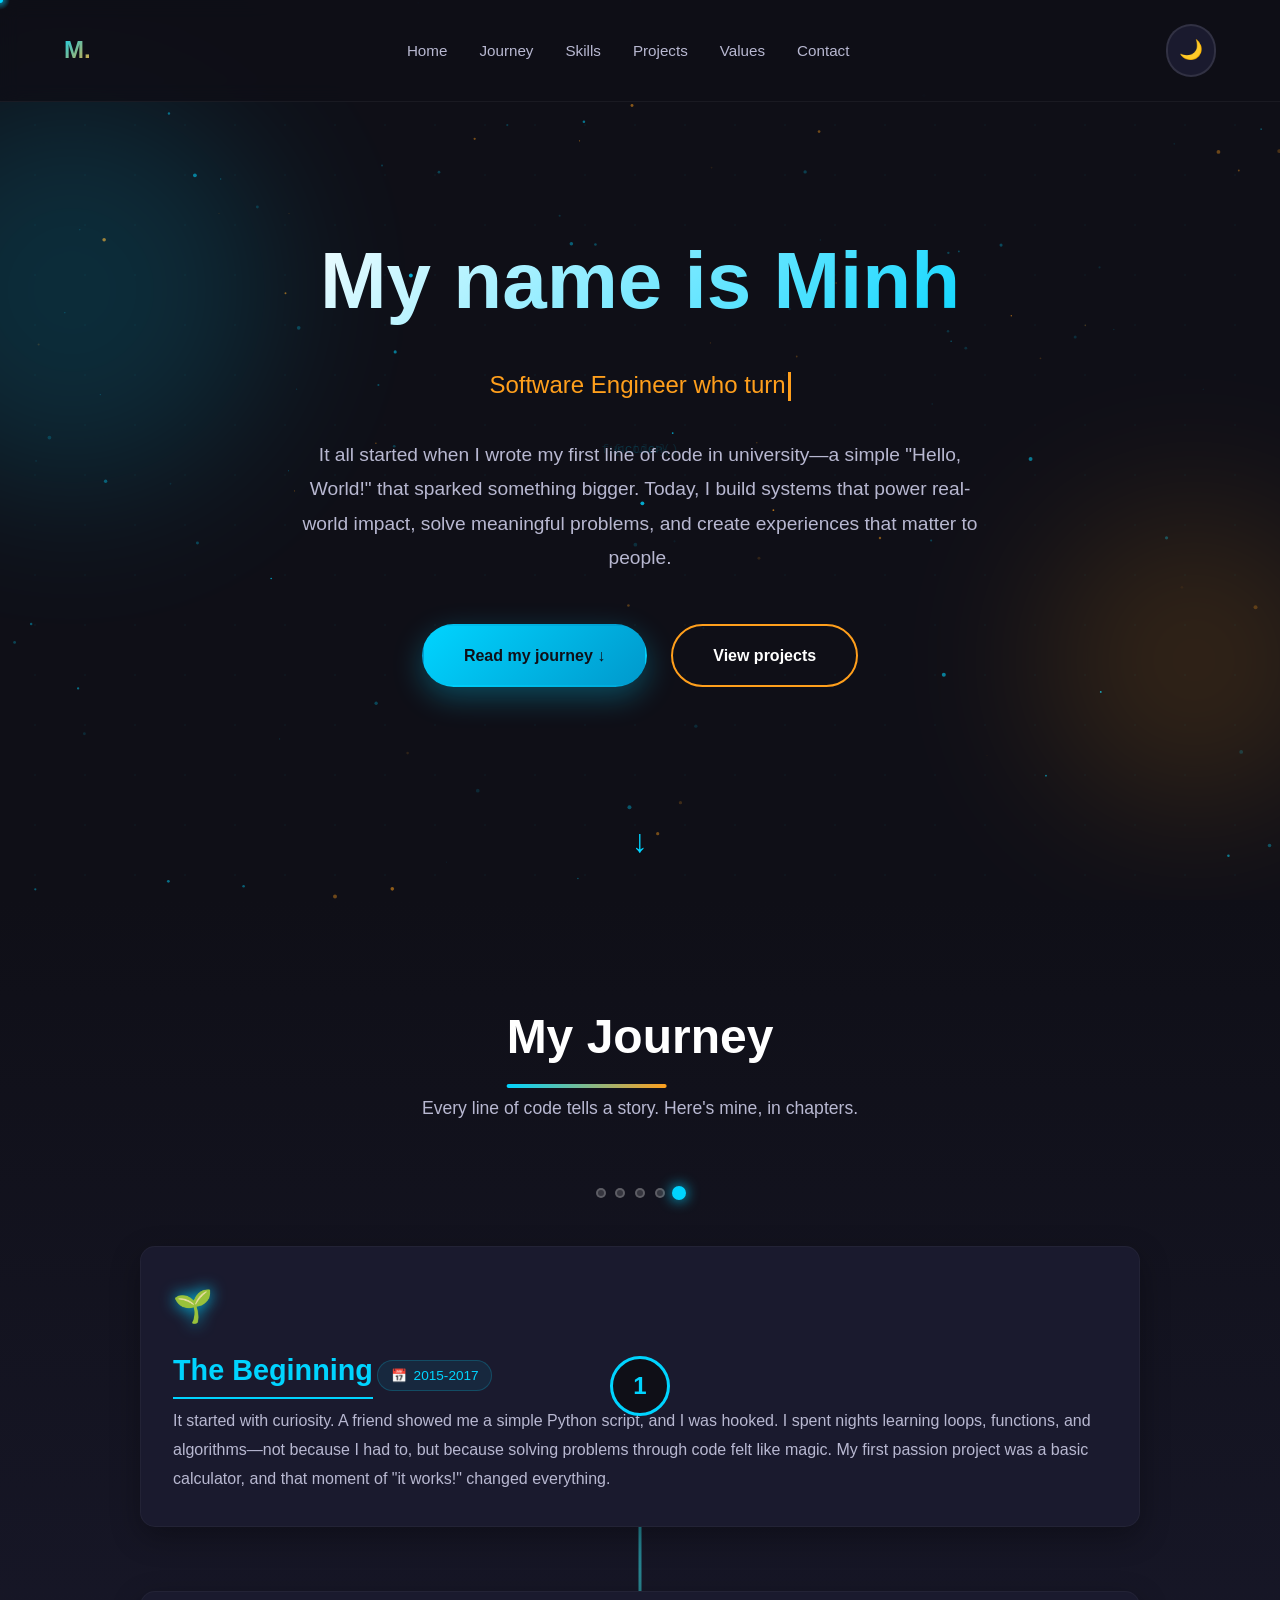
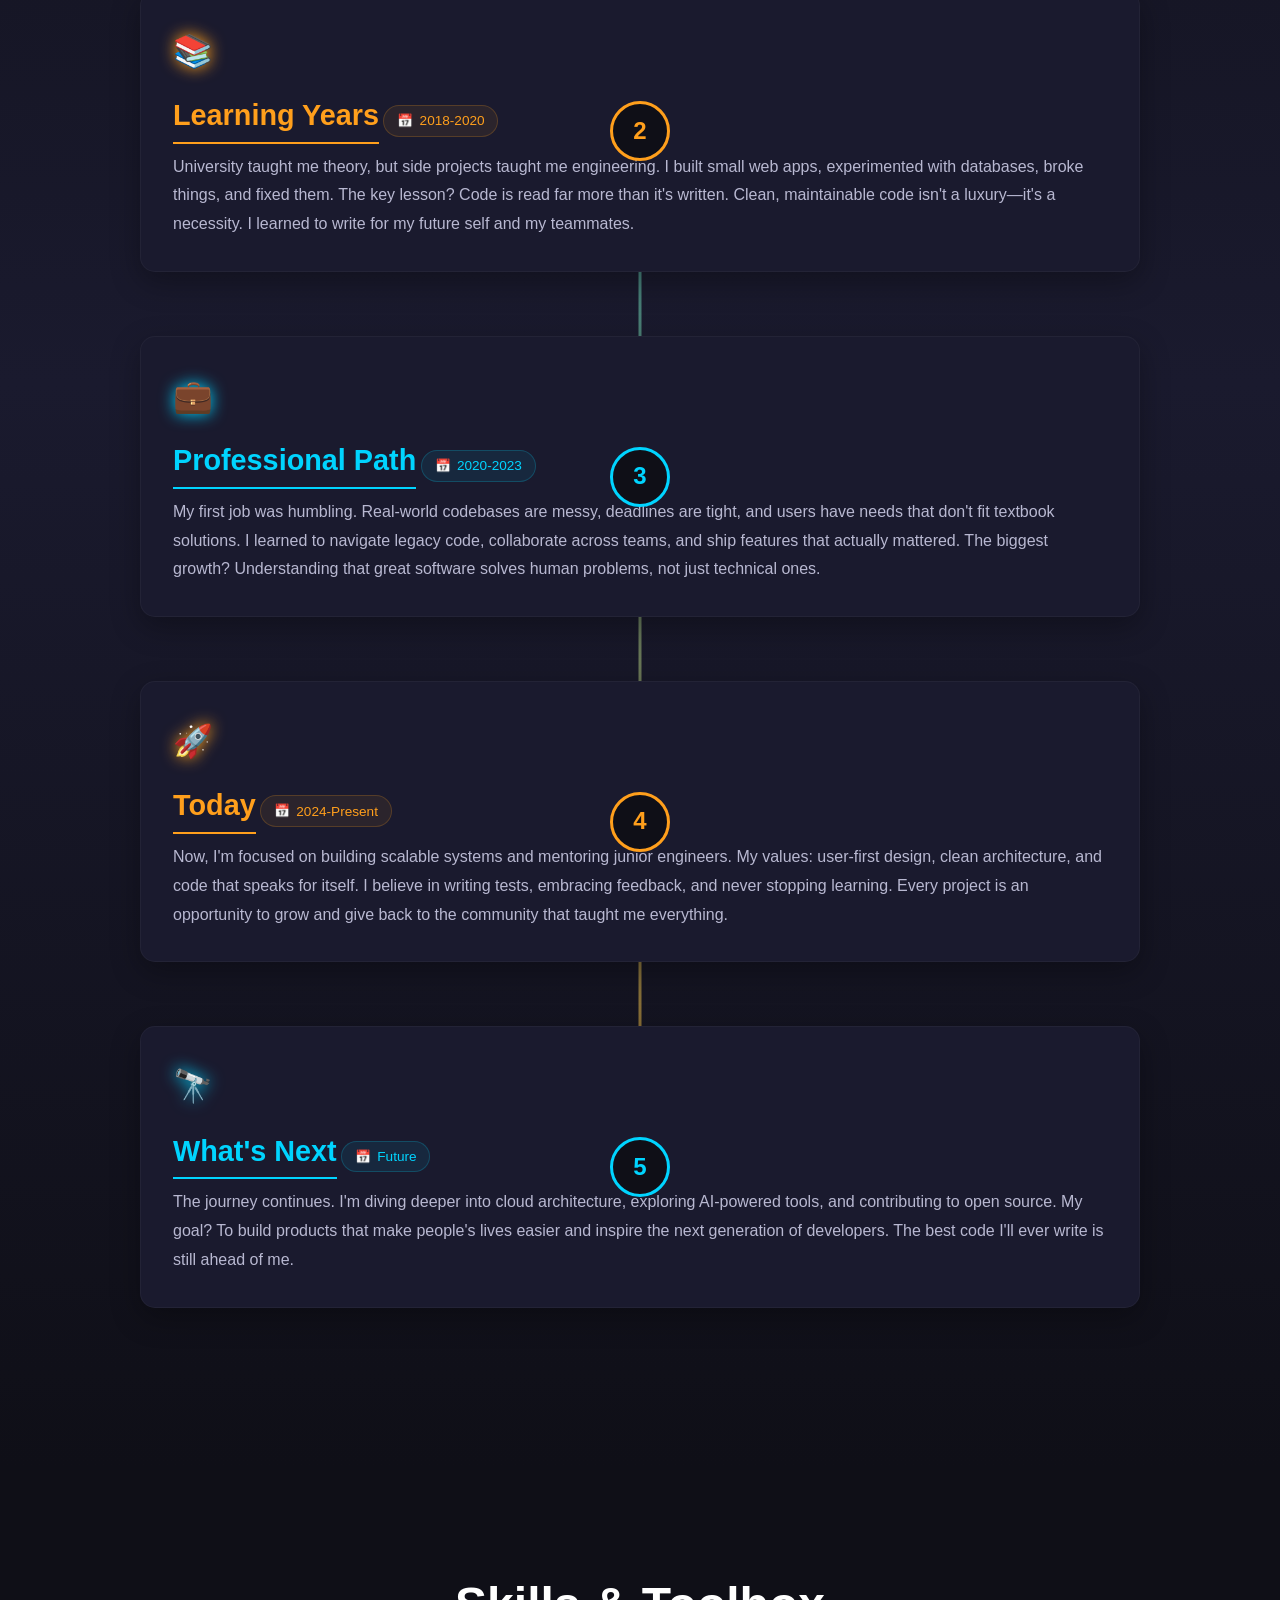
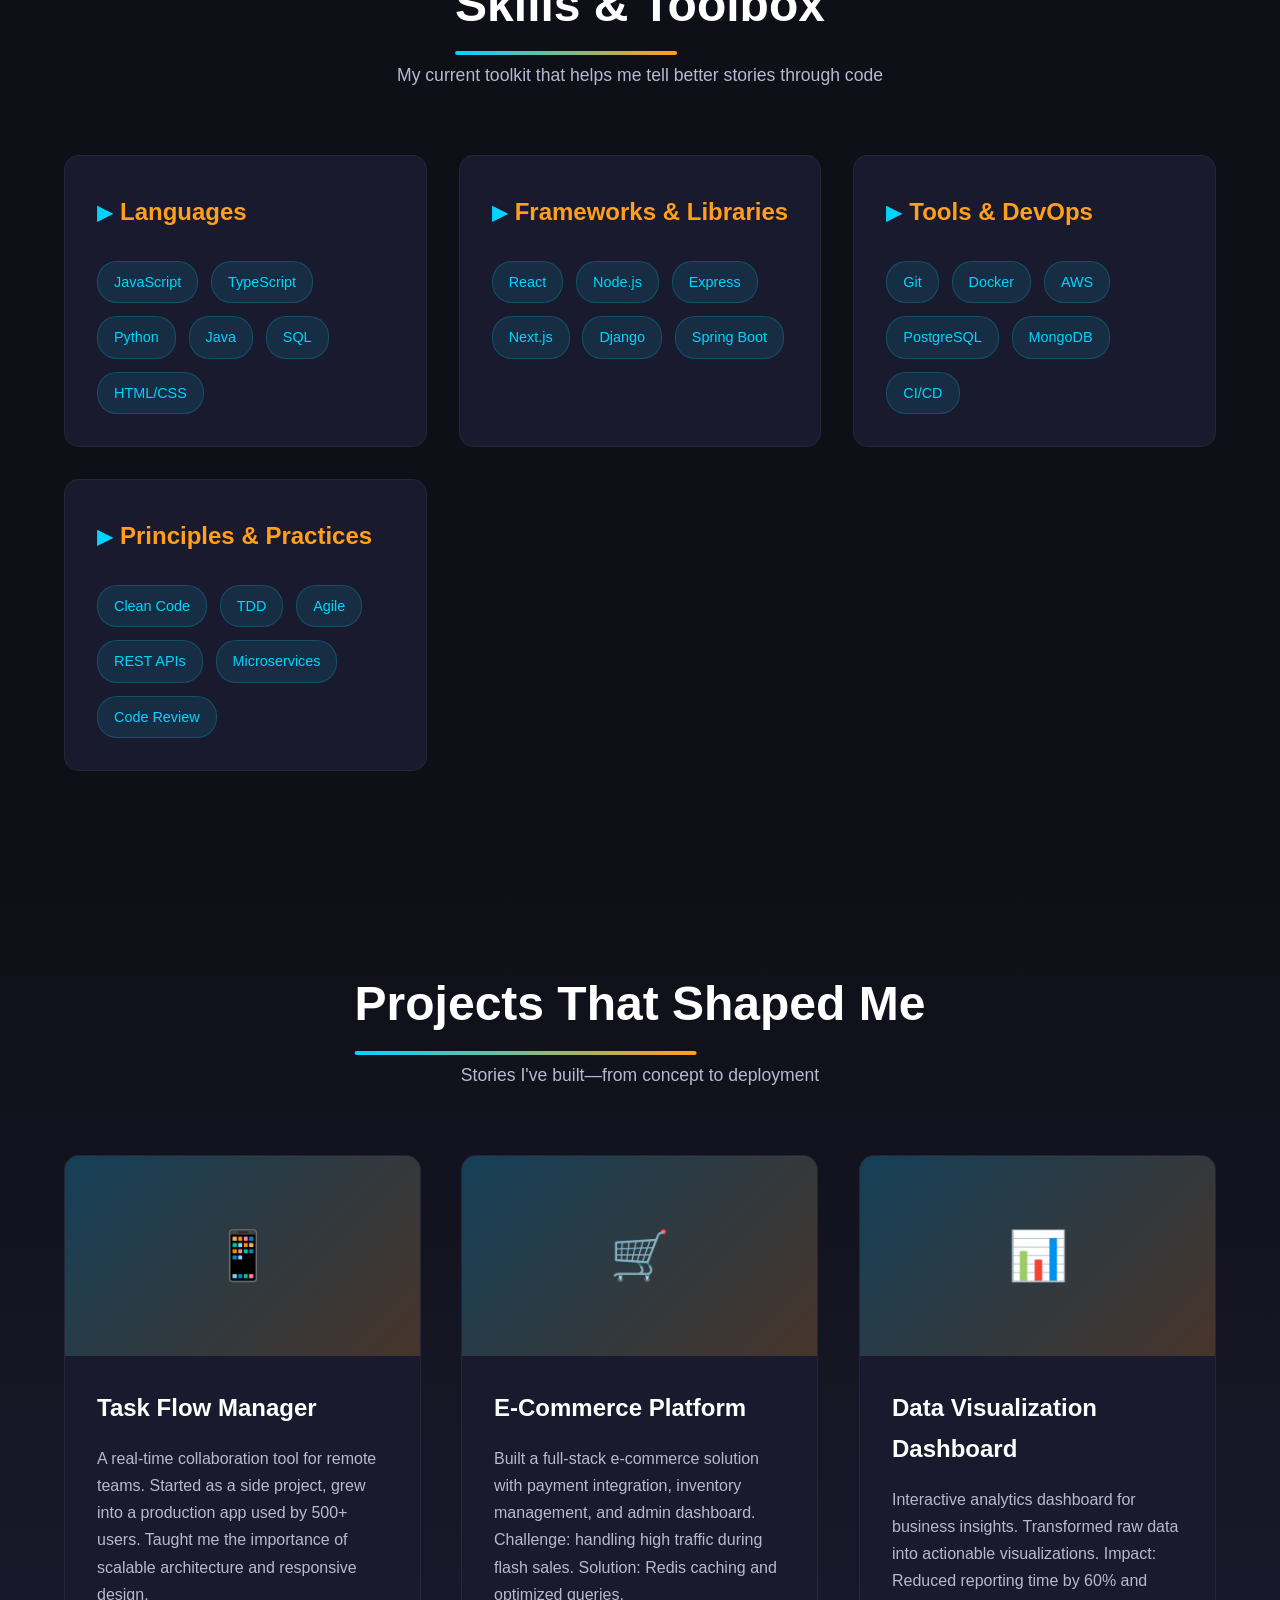
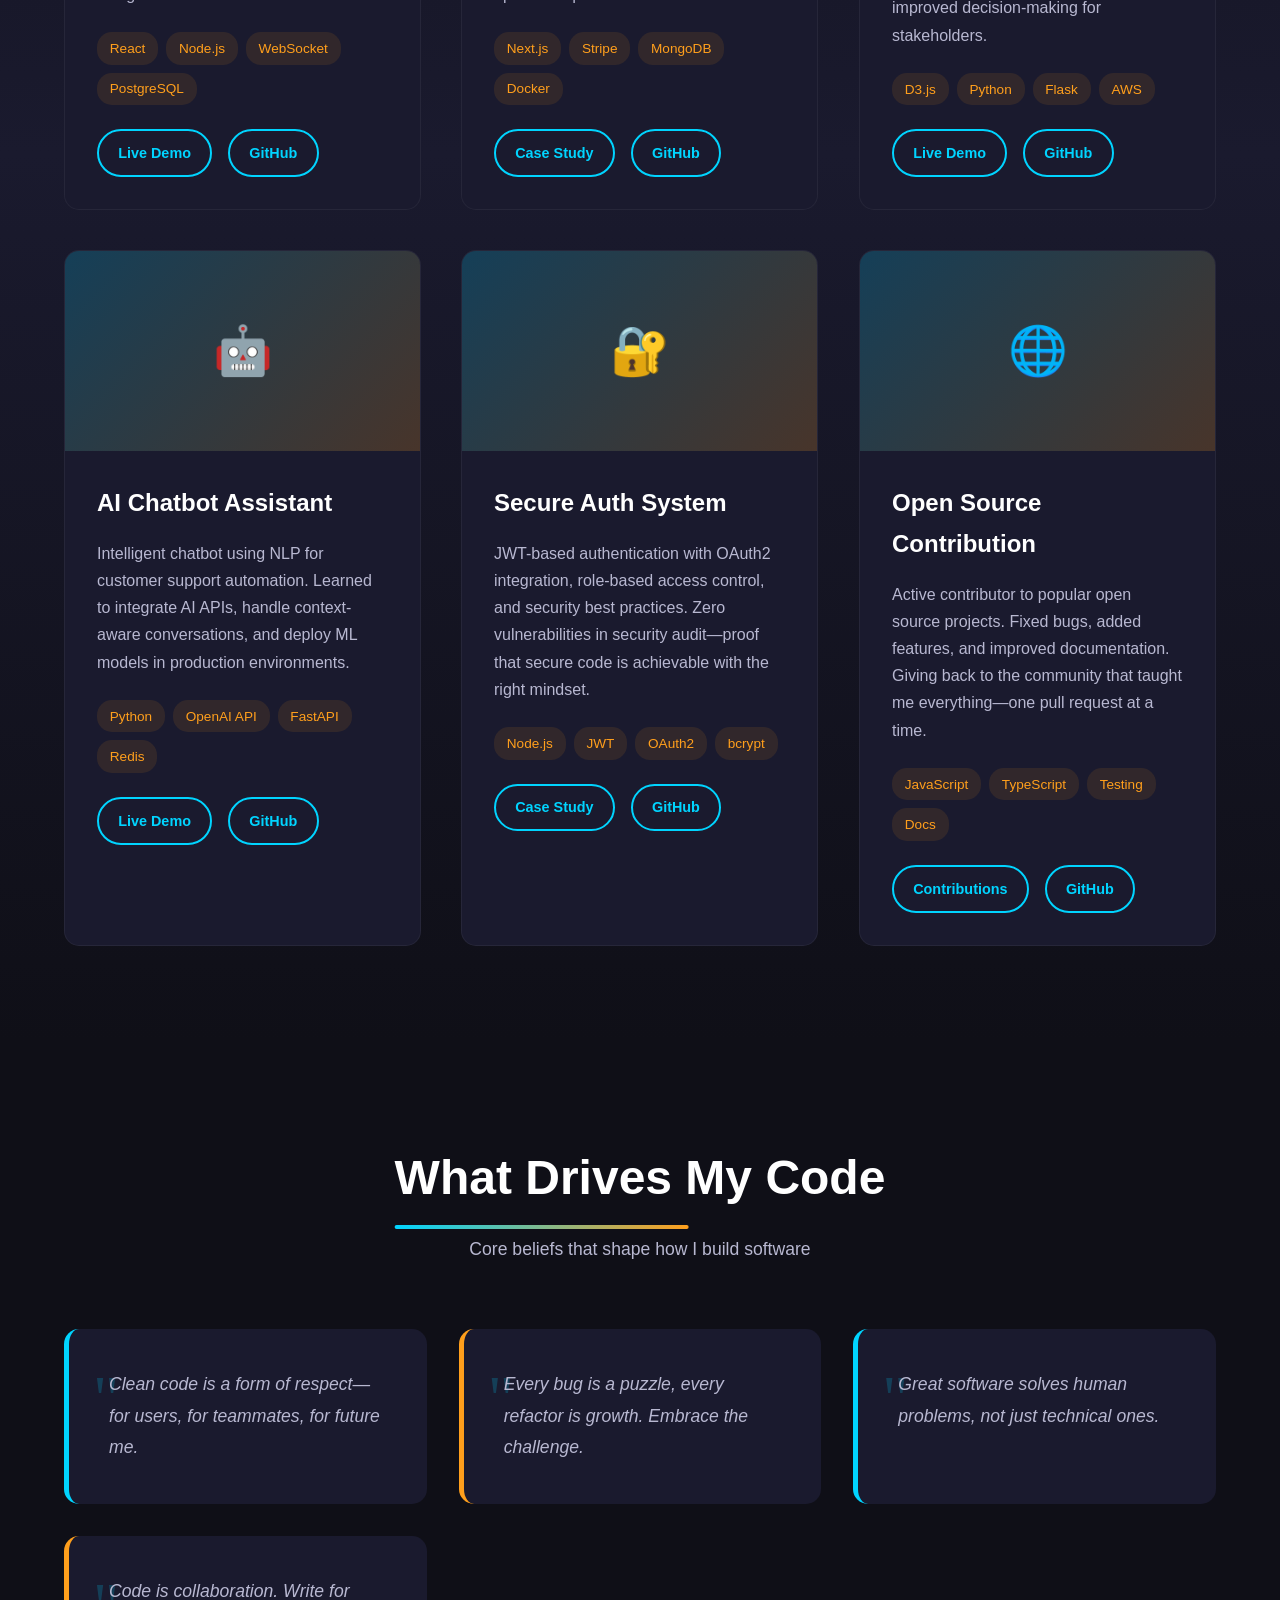
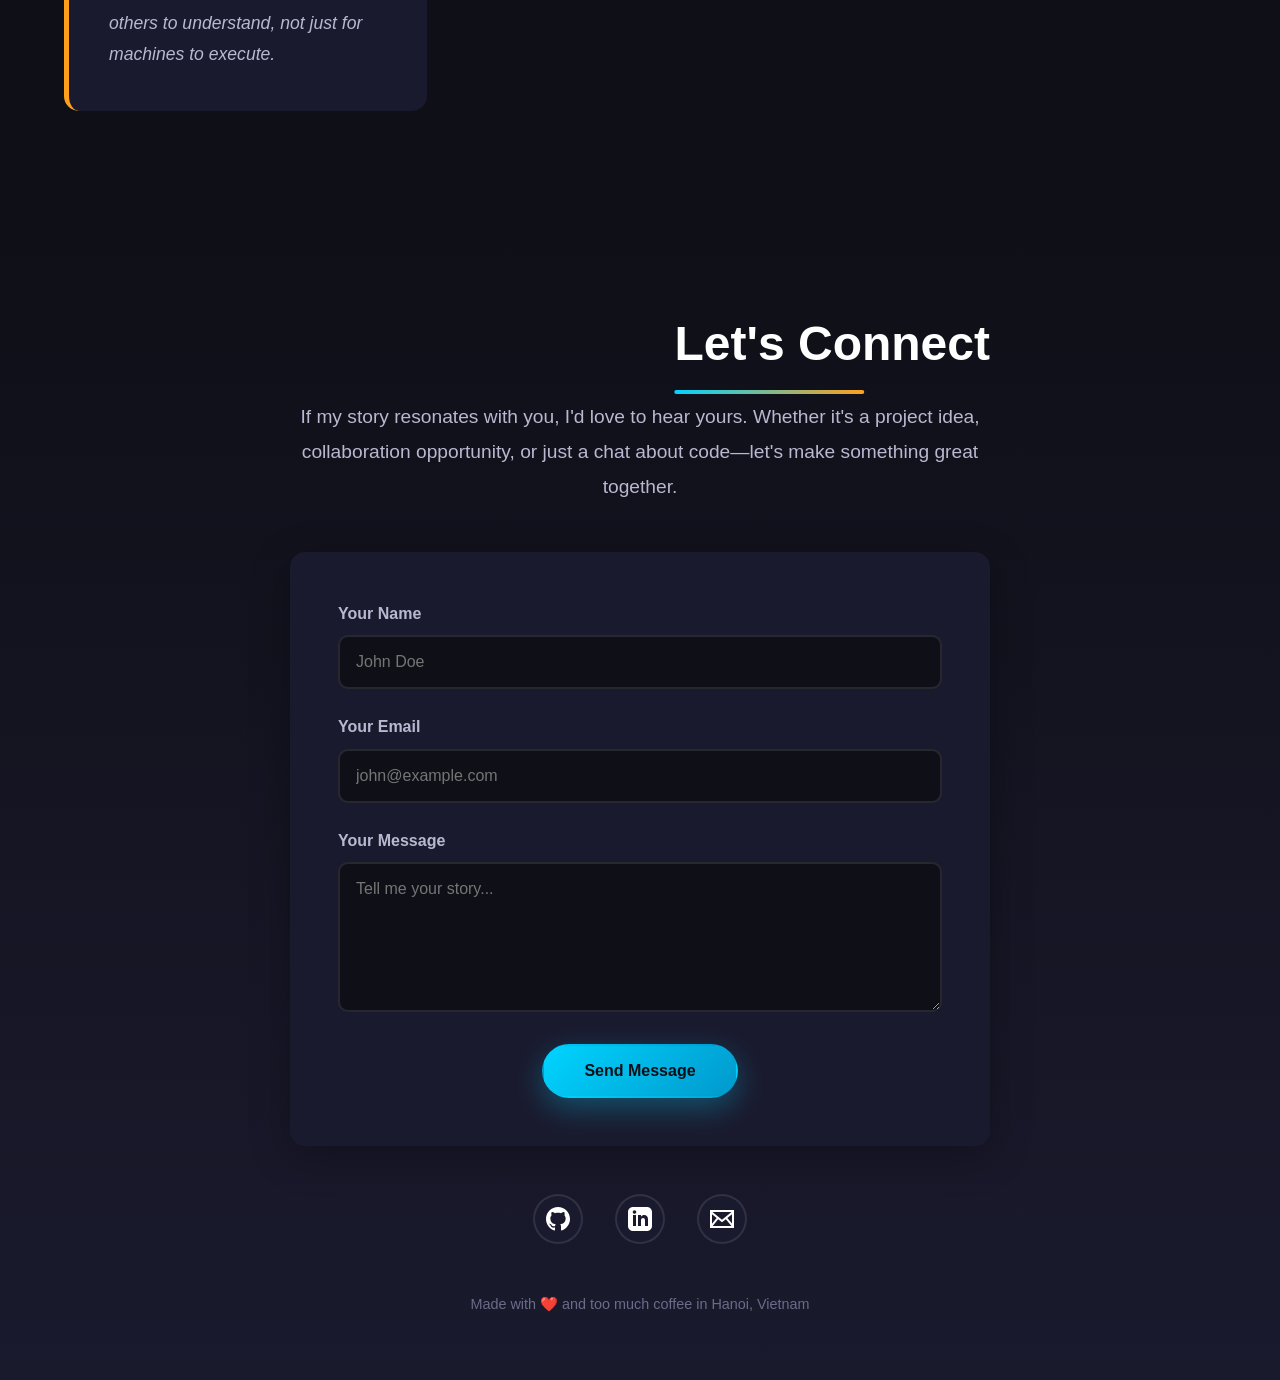
==== storyportfolio.html @ 46b04470 "Version 1.0" ====
<!DOCTYPE html>
<html lang="en">
<head>
    <meta charset="UTF-8">
    <meta name="viewport" content="width=device-width, initial-scale=1.0">
    <meta name="description" content="Minh - Software Engineer turning complex problems into elegant solutions. Explore my journey, projects, and stories.">
    <meta name="author" content="Minh">
    <meta name="theme-color" content="#0f0f17">
    <title>Minh - Software Engineer Story Portfolio</title>
    <link rel="icon" href="data:image/svg+xml,<svg xmlns='http://www.w3.org/2000/svg' viewBox='0 0 100 100'><text y='.9em' font-size='90'>💻</text></svg>">

    <style>
        /* ===== CSS Variables ===== */
        :root {
            --bg-dark: #0f0f17;
            --bg-card: #1a1a2e;
            --accent-cyan: #00d4ff;
            --accent-orange: #ff9f1c;
            --text-primary: #ffffff;
            --text-secondary: #b8b8d1;
            --text-muted: #6b6b8a;
            --transition: all 0.3s cubic-bezier(0.4, 0, 0.2, 1);
        }

        [data-theme="light"] {
            --bg-dark: #f5f5f7;
            --bg-card: #ffffff;
            --text-primary: #1a1a2e;
            --text-secondary: #4a4a6a;
            --text-muted: #8a8aa0;
        }

        /* ===== Reset & Base ===== */
        * {
            margin: 0;
            padding: 0;
            box-sizing: border-box;
        }

        html {
            scroll-behavior: smooth;
            font-size: 16px;
        }

        body {
            font-family: -apple-system, BlinkMacOSystemFont, 'Segoe UI', Roboto, 'Oxygen', 'Ubuntu', sans-serif;
            background: var(--bg-dark);
            color: var(--text-primary);
            line-height: 1.7;
            overflow-x: hidden;
            transition: background 0.3s ease, color 0.3s ease;
        }

        ::selection {
            background: var(--accent-cyan);
            color: var(--bg-dark);
        }

        /* ===== Scroll Progress Bar ===== */
        .scroll-progress {
            position: fixed;
            top: 0;
            left: 0;
            width: 0%;
            height: 3px;
            background: linear-gradient(90deg, var(--accent-cyan), var(--accent-orange));
            z-index: 9999;
            transition: width 0.1s ease;
        }

        /* ===== Navigation ===== */
        nav {
            position: fixed;
            top: 0;
            width: 100%;
            padding: 1.5rem 5%;
            display: flex;
            justify-content: space-between;
            align-items: center;
            background: rgba(15, 15, 23, 0.85);
            backdrop-filter: blur(10px);
            z-index: 1000;
            border-bottom: 1px solid rgba(255, 255, 255, 0.05);
        }

        [data-theme="light"] nav {
            background: rgba(255, 255, 255, 0.85);
            border-bottom: 1px solid rgba(0, 0, 0, 0.05);
        }

        .logo {
            font-size: 1.5rem;
            font-weight: 700;
            background: linear-gradient(135deg, var(--accent-cyan), var(--accent-orange));
            -webkit-background-clip: text;
            -webkit-text-fill-color: transparent;
            background-clip: text;
        }

        .nav-links {
            display: flex;
            gap: 2rem;
            list-style: none;
        }

        .nav-links a {
            color: var(--text-secondary);
            text-decoration: none;
            font-size: 0.95rem;
            position: relative;
            transition: var(--transition);
        }

        .nav-links a::after {
            content: '';
            position: absolute;
            bottom: -5px;
            left: 0;
            width: 0;
            height: 2px;
            background: var(--accent-cyan);
            transition: width 0.3s ease;
        }

        .nav-links a:hover {
            color: var(--text-primary);
        }

        .nav-links a:hover::after {
            width: 100%;
        }

        /* Dark Mode Toggle */
        .theme-toggle {
            background: var(--bg-card);
            border: 2px solid rgba(255, 255, 255, 0.1);
            border-radius: 50px;
            padding: 0.5rem 0.7rem;
            cursor: pointer;
            font-size: 1.2rem;
            transition: var(--transition);
            display: flex;
            align-items: center;
        }

        .theme-toggle:hover {
            transform: scale(1.1);
            border-color: var(--accent-cyan);
        }

        /* Mobile Menu Toggle */
        .mobile-toggle {
            display: none;
            flex-direction: column;
            gap: 5px;
            cursor: pointer;
        }

        .mobile-toggle span {
            width: 25px;
            height: 3px;
            background: var(--text-primary);
            transition: var(--transition);
        }

        /* ===== Hero Section ===== */
        .hero {
            min-height: 100vh;
            display: flex;
            flex-direction: column;
            justify-content: center;
            align-items: center;
            padding: 0 5%;
            position: relative;
            overflow: hidden;
            text-align: center;
        }

        /* Animated Background */
        .hero::before {
            content: '';
            position: absolute;
            top: -50%;
            left: -50%;
            width: 200%;
            height: 200%;
            background: radial-gradient(circle, rgba(0, 212, 255, 0.03) 1px, transparent 1px);
            background-size: 50px 50px;
            animation: gridMove 20s linear infinite;
            z-index: 0;
        }

        @keyframes gridMove {
            0% { transform: translate(0, 0); }
            100% { transform: translate(50px, 50px); }
        }

        .floating-code {
            position: absolute;
            font-family: 'Courier New', monospace;
            font-size: 0.8rem;
            color: var(--accent-cyan);
            opacity: 0.1;
            animation: float 15s ease-in-out infinite;
        }

        .floating-code:nth-child(1) { top: 20%; left: 10%; animation-delay: 0s; }
        .floating-code:nth-child(2) { top: 60%; right: 15%; animation-delay: 3s; }
        .floating-code:nth-child(3) { bottom: 30%; left: 20%; animation-delay: 6s; }

        @keyframes float {
            0%, 100% { transform: translateY(0px); }
            50% { transform: translateY(-30px); }
        }

        .hero-content {
            position: relative;
            z-index: 1;
            max-width: 900px;
        }

        .hero h1 {
            font-size: clamp(2.5rem, 8vw, 5rem);
            font-weight: 800;
            margin-bottom: 1rem;
            background: linear-gradient(135deg, var(--text-primary), var(--accent-cyan));
            -webkit-background-clip: text;
            -webkit-text-fill-color: transparent;
            background-clip: text;
            animation: fadeInUp 0.8s ease;
        }

        .hero .tagline {
            font-size: clamp(1.1rem, 3vw, 1.5rem);
            color: var(--accent-orange);
            margin-bottom: 2rem;
            animation: fadeInUp 0.8s ease 0.2s backwards;
        }

        .hero .narrative {
            font-size: clamp(1rem, 2.5vw, 1.2rem);
            color: var(--text-secondary);
            max-width: 700px;
            margin: 0 auto 3rem;
            line-height: 1.8;
            animation: fadeInUp 0.8s ease 0.4s backwards;
        }

        @keyframes fadeInUp {
            from {
                opacity: 0;
                transform: translateY(30px);
            }
            to {
                opacity: 1;
                transform: translateY(0);
            }
        }

        .cta-buttons {
            display: flex;
            gap: 1.5rem;
            justify-content: center;
            flex-wrap: wrap;
            animation: fadeInUp 0.8s ease 0.6s backwards;
        }

        .btn {
            padding: 1rem 2.5rem;
            border-radius: 50px;
            text-decoration: none;
            font-weight: 600;
            font-size: 1rem;
            transition: var(--transition);
            cursor: pointer;
            border: 2px solid transparent;
            display: inline-block;
        }

        .btn-primary {
            background: linear-gradient(135deg, var(--accent-cyan), #0099cc);
            color: var(--bg-dark);
            box-shadow: 0 10px 30px rgba(0, 212, 255, 0.3);
        }

        .btn-primary:hover {
            transform: translateY(-3px);
            box-shadow: 0 15px 40px rgba(0, 212, 255, 0.5);
        }

        .btn-secondary {
            background: transparent;
            color: var(--text-primary);
            border: 2px solid var(--accent-orange);
        }

        .btn-secondary:hover {
            background: var(--accent-orange);
            color: var(--bg-dark);
            transform: translateY(-3px);
        }

        .scroll-indicator {
            position: absolute;
            bottom: 2rem;
            left: 50%;
            transform: translateX(-50%);
            animation: bounce 2s infinite;
        }

        .scroll-indicator::before {
            content: '↓';
            font-size: 2rem;
            color: var(--accent-cyan);
        }

        @keyframes bounce {
            0%, 20%, 50%, 80%, 100% { transform: translateX(-50%) translateY(0); }
            40% { transform: translateX(-50%) translateY(-10px); }
            60% { transform: translateX(-50%) translateY(-5px); }
        }

        /* ===== Section Base Styles ===== */
        section {
            padding: 6rem 5%;
            max-width: 1400px;
            margin: 0 auto;
        }

        .section-title {
            font-size: clamp(2rem, 5vw, 3rem);
            font-weight: 700;
            margin-bottom: 1rem;
            text-align: center;
            position: relative;
            display: inline-block;
            left: 50%;
            transform: translateX(-50%);
        }

        .section-title::after {
            content: '';
            position: absolute;
            bottom: -10px;
            left: 0;
            width: 60%;
            height: 4px;
            background: linear-gradient(90deg, var(--accent-cyan), var(--accent-orange));
            border-radius: 2px;
        }

        .section-subtitle {
            text-align: center;
            color: var(--text-secondary);
            font-size: 1.1rem;
            margin-bottom: 4rem;
            max-width: 700px;
            margin-left: auto;
            margin-right: auto;
        }

        /* Reveal on Scroll */
        .reveal {
            opacity: 0;
            transform: translateY(50px);
            transition: all 0.8s ease;
        }

        .reveal.active {
            opacity: 1;
            transform: translateY(0);
        }

        /* ===== Journey / Timeline Section ===== */
        .journey {
            background: linear-gradient(180deg, var(--bg-dark) 0%, var(--bg-card) 50%, var(--bg-dark) 100%);
        }

        .timeline {
            position: relative;
            max-width: 1000px;
            margin: 0 auto;
        }

        .timeline::before {
            content: '';
            position: absolute;
            left: 50%;
            transform: translateX(-50%);
            width: 3px;
            height: 100%;
            background: linear-gradient(180deg, var(--accent-cyan), var(--accent-orange));
            opacity: 0.5;
        }

        .chapter {
            position: relative;
            margin-bottom: 4rem;
            display: flex;
            align-items: center;
            gap: 3rem;
        }

        .chapter:nth-child(even) {
            flex-direction: row-reverse;
        }

        .chapter-number {
            position: absolute;
            left: 50%;
            transform: translateX(-50%);
            width: 60px;
            height: 60px;
            background: var(--bg-dark);
            border: 3px solid var(--accent-cyan);
            border-radius: 50%;
            display: flex;
            align-items: center;
            justify-content: center;
            font-size: 1.5rem;
            font-weight: 700;
            color: var(--accent-cyan);
            z-index: 10;
        }

        .chapter:nth-child(even) .chapter-number {
            border-color: var(--accent-orange);
            color: var(--accent-orange);
        }

        .chapter-content {
            flex: 1;
            background: var(--bg-card);
            padding: 2rem;
            border-radius: 15px;
            box-shadow: 0 10px 30px rgba(0, 0, 0, 0.3);
            transition: var(--transition);
        }

        .chapter-content:hover {
            transform: translateY(-5px);
            box-shadow: 0 15px 40px rgba(0, 212, 255, 0.2);
        }

        .chapter-title {
            font-size: 1.8rem;
            font-weight: 700;
            margin-bottom: 0.5rem;
            color: var(--accent-cyan);
        }

        .chapter:nth-child(even) .chapter-title {
            color: var(--accent-orange);
        }

        .chapter-year {
            font-size: 0.9rem;
            color: var(--text-muted);
            margin-bottom: 1rem;
        }

        .chapter-text {
            color: var(--text-secondary);
            line-height: 1.8;
        }

        /* ===== Journey Enhanced Animations ===== */

        /* Animated timeline line via clip-path */
        .timeline::before {
            opacity: 0.6;
            transform-origin: top center;
            transform: translateX(-50%) scaleY(0);
            transition: transform 1.8s cubic-bezier(0.4, 0, 0.2, 1);
        }

        .timeline.line-drawn::before {
            transform: translateX(-50%) scaleY(1);
        }

        /* Chapter cards slide from left/right */
        .chapter {
            opacity: 0;
        }

        .chapter.chapter-odd .chapter-content {
            transform: translateX(-60px);
            opacity: 0;
            transition: transform 0.8s cubic-bezier(0.4, 0, 0.2, 1), opacity 0.8s ease;
        }

        .chapter.chapter-even .chapter-content {
            transform: translateX(60px);
            opacity: 0;
            transition: transform 0.8s cubic-bezier(0.4, 0, 0.2, 1), opacity 0.8s ease;
        }

        .chapter.chapter-visible {
            opacity: 1;
        }

        .chapter.chapter-visible .chapter-content {
            transform: translateX(0);
            opacity: 1;
        }

        /* Chapter node bounce-in */
        .chapter-number {
            transition: var(--transition);
            transform: translateX(-50%) scale(0);
            opacity: 0;
        }

        .chapter.chapter-visible .chapter-number {
            transform: translateX(-50%) scale(1);
            opacity: 1;
            transition: transform 0.5s cubic-bezier(0.34, 1.56, 0.64, 1), opacity 0.3s ease;
        }

        /* Pulse ring on chapter node */
        .chapter-number::after {
            content: '';
            position: absolute;
            inset: -8px;
            border-radius: 50%;
            border: 2px solid var(--accent-cyan);
            opacity: 0;
            animation: none;
        }

        .chapter:nth-child(even) .chapter-number::after {
            border-color: var(--accent-orange);
        }

        .chapter.chapter-visible .chapter-number::after {
            animation: chapterPulse 2s ease-out 0.5s infinite;
        }

        @keyframes chapterPulse {
            0%   { transform: scale(1); opacity: 0.7; }
            100% { transform: scale(2); opacity: 0; }
        }

        /* Chapter icon badge */
        .chapter-icon {
            font-size: 2rem;
            margin-bottom: 0.8rem;
            display: block;
            filter: drop-shadow(0 0 8px var(--accent-cyan));
            transform: scale(0) rotate(-20deg);
            opacity: 0;
            transition: transform 0.5s cubic-bezier(0.34, 1.56, 0.64, 1) 0.3s, opacity 0.4s ease 0.3s;
        }

        .chapter:nth-child(even) .chapter-icon {
            filter: drop-shadow(0 0 8px var(--accent-orange));
        }

        .chapter.chapter-visible .chapter-icon {
            transform: scale(1) rotate(0deg);
            opacity: 1;
        }

        /* Chapter content border glow on hover */
        .chapter-content {
            border: 1px solid rgba(255, 255, 255, 0.04);
            position: relative;
            overflow: hidden;
        }

        .chapter-content::before {
            content: '';
            position: absolute;
            top: 0;
            left: 0;
            right: 0;
            height: 3px;
            background: linear-gradient(90deg, transparent, var(--accent-cyan), transparent);
            transform: translateX(-100%);
            transition: transform 0.6s ease;
        }

        .chapter:nth-child(even) .chapter-content::before {
            background: linear-gradient(90deg, transparent, var(--accent-orange), transparent);
        }

        .chapter-content:hover::before {
            transform: translateX(100%);
        }

        /* Story progress dots */
        .story-progress {
            position: sticky;
            top: 90px;
            z-index: 100;
            display: flex;
            justify-content: center;
            gap: 0.6rem;
            margin-bottom: 3rem;
            pointer-events: none;
        }

        .story-dot {
            width: 10px;
            height: 10px;
            border-radius: 50%;
            background: rgba(255, 255, 255, 0.15);
            border: 2px solid rgba(255, 255, 255, 0.2);
            transition: all 0.4s ease;
            pointer-events: all;
            cursor: pointer;
        }

        .story-dot.active {
            background: var(--accent-cyan);
            border-color: var(--accent-cyan);
            transform: scale(1.4);
            box-shadow: 0 0 10px var(--accent-cyan);
        }

        .story-dot:nth-child(2).active,
        .story-dot:nth-child(4).active {
            background: var(--accent-orange);
            border-color: var(--accent-orange);
            box-shadow: 0 0 10px var(--accent-orange);
        }

        /* Word-by-word text reveal */
        .chapter-text .word {
            display: inline;
            opacity: 0;
            filter: blur(4px);
            transition: opacity 0.4s ease, filter 0.4s ease;
        }

        .chapter.chapter-visible .chapter-text .word {
            opacity: 1;
            filter: blur(0);
        }

        /* Chapter title underline sweep */
        .chapter-title {
            position: relative;
            display: inline-block;
        }

        .chapter-title::after {
            content: '';
            position: absolute;
            bottom: -4px;
            left: 0;
            width: 0;
            height: 2px;
            background: var(--accent-cyan);
            transition: width 0.8s ease 0.6s;
        }

        .chapter:nth-child(even) .chapter-title::after {
            background: var(--accent-orange);
        }

        .chapter.chapter-visible .chapter-title::after {
            width: 100%;
        }

        /* Year badge */
        .chapter-year {
            display: inline-flex;
            align-items: center;
            gap: 0.4rem;
            background: rgba(0, 212, 255, 0.08);
            border: 1px solid rgba(0, 212, 255, 0.2);
            padding: 0.2rem 0.8rem;
            border-radius: 20px;
            font-size: 0.85rem;
            color: var(--accent-cyan);
            margin-bottom: 1rem;
        }

        .chapter:nth-child(even) .chapter-year {
            background: rgba(255, 159, 28, 0.08);
            border-color: rgba(255, 159, 28, 0.2);
            color: var(--accent-orange);
        }

        .chapter-year::before {
            content: '📅';
            font-size: 0.8rem;
        }

        /* ===== Skills Section ===== */
        .skills {
            background: var(--bg-dark);
        }

        .skills-grid {
            display: grid;
            grid-template-columns: repeat(auto-fit, minmax(280px, 1fr));
            gap: 2rem;
            margin-top: 3rem;
        }

        .skill-category {
            background: var(--bg-card);
            padding: 2rem;
            border-radius: 15px;
            border: 1px solid rgba(255, 255, 255, 0.05);
            transition: var(--transition);
        }

        .skill-category:hover {
            border-color: var(--accent-cyan);
            transform: translateY(-5px);
            box-shadow: 0 15px 40px rgba(0, 212, 255, 0.15);
        }

        .skill-category h3 {
            font-size: 1.5rem;
            margin-bottom: 1.5rem;
            color: var(--accent-orange);
            display: flex;
            align-items: center;
            gap: 0.5rem;
        }

        .skill-category h3::before {
            content: '▸';
            color: var(--accent-cyan);
            font-size: 1.8rem;
        }

        .skill-tags {
            display: flex;
            flex-wrap: wrap;
            gap: 0.8rem;
        }

        .skill-tag {
            background: rgba(0, 212, 255, 0.1);
            color: var(--accent-cyan);
            padding: 0.5rem 1rem;
            border-radius: 20px;
            font-size: 0.9rem;
            border: 1px solid rgba(0, 212, 255, 0.2);
            transition: var(--transition);
        }

        .skill-tag:hover {
            background: var(--accent-cyan);
            color: var(--bg-dark);
            transform: scale(1.05);
        }

        /* ===== Projects Section ===== */
        .projects {
            background: linear-gradient(180deg, var(--bg-dark) 0%, var(--bg-card) 50%, var(--bg-dark) 100%);
        }

        .projects-grid {
            display: grid;
            grid-template-columns: repeat(auto-fit, minmax(320px, 1fr));
            gap: 2.5rem;
            margin-top: 3rem;
        }

        .project-card {
            background: var(--bg-card);
            border-radius: 15px;
            overflow: hidden;
            transition: var(--transition);
            border: 1px solid rgba(255, 255, 255, 0.05);
            cursor: pointer;
        }

        .project-card:hover {
            transform: translateY(-10px);
            box-shadow: 0 20px 50px rgba(0, 212, 255, 0.25);
            border-color: var(--accent-cyan);
        }

        .project-image {
            width: 100%;
            height: 200px;
            background: linear-gradient(135deg, rgba(0, 212, 255, 0.2), rgba(255, 159, 28, 0.2));
            display: flex;
            align-items: center;
            justify-content: center;
            font-size: 3rem;
            position: relative;
            overflow: hidden;
        }

        .project-image::before {
            content: '';
            position: absolute;
            inset: 0;
            background: linear-gradient(45deg, transparent 30%, rgba(255, 255, 255, 0.1) 50%, transparent 70%);
            transform: translateX(-100%);
            transition: transform 0.6s;
        }

        .project-card:hover .project-image::before {
            transform: translateX(100%);
        }

        .project-content {
            padding: 2rem;
        }

        .project-title {
            font-size: 1.5rem;
            font-weight: 700;
            margin-bottom: 1rem;
            color: var(--text-primary);
        }

        .project-description {
            color: var(--text-secondary);
            margin-bottom: 1.5rem;
            line-height: 1.7;
        }

        .project-tech {
            display: flex;
            flex-wrap: wrap;
            gap: 0.5rem;
            margin-bottom: 1.5rem;
        }

        .tech-tag {
            background: rgba(255, 159, 28, 0.1);
            color: var(--accent-orange);
            padding: 0.3rem 0.8rem;
            border-radius: 15px;
            font-size: 0.85rem;
        }

        .project-links {
            display: flex;
            gap: 1rem;
        }

        .project-link {
            padding: 0.6rem 1.2rem;
            border-radius: 25px;
            text-decoration: none;
            font-size: 0.9rem;
            font-weight: 600;
            transition: var(--transition);
            border: 2px solid var(--accent-cyan);
            color: var(--accent-cyan);
        }

        .project-link:hover {
            background: var(--accent-cyan);
            color: var(--bg-dark);
        }

        /* ===== Values Section ===== */
        .values {
            background: var(--bg-dark);
        }

        .values-grid {
            display: grid;
            grid-template-columns: repeat(auto-fit, minmax(280px, 1fr));
            gap: 2rem;
            margin-top: 3rem;
        }

        .value-card {
            background: var(--bg-card);
            padding: 2.5rem;
            border-radius: 15px;
            border-left: 5px solid var(--accent-cyan);
            position: relative;
            transition: var(--transition);
        }

        .value-card:nth-child(even) {
            border-left-color: var(--accent-orange);
        }

        .value-card:hover {
            transform: translateX(10px);
            box-shadow: 0 10px 30px rgba(0, 212, 255, 0.2);
        }

        .value-card::before {
            content: '"';
            position: absolute;
            top: 1rem;
            left: 1.5rem;
            font-size: 4rem;
            color: var(--accent-cyan);
            opacity: 0.2;
            font-family: Georgia, serif;
        }

        .value-card p {
            color: var(--text-secondary);
            font-size: 1.1rem;
            line-height: 1.8;
            font-style: italic;
            position: relative;
            z-index: 1;
        }

        /* ===== Contact Section ===== */
        .contact {
            background: linear-gradient(180deg, var(--bg-dark) 0%, var(--bg-card) 100%);
            padding-bottom: 4rem;
        }

        .contact-container {
            max-width: 700px;
            margin: 0 auto;
            text-align: center;
        }

        .contact-intro {
            font-size: 1.2rem;
            color: var(--text-secondary);
            margin-bottom: 3rem;
            line-height: 1.8;
        }

        .contact-form {
            background: var(--bg-card);
            padding: 3rem;
            border-radius: 15px;
            margin-bottom: 3rem;
            box-shadow: 0 10px 40px rgba(0, 0, 0, 0.3);
        }

        .form-group {
            margin-bottom: 1.5rem;
            text-align: left;
        }

        .form-group label {
            display: block;
            margin-bottom: 0.5rem;
            color: var(--text-secondary);
            font-weight: 600;
        }

        .form-group input,
        .form-group textarea {
            width: 100%;
            padding: 1rem;
            background: var(--bg-dark);
            border: 2px solid rgba(255, 255, 255, 0.1);
            border-radius: 10px;
            color: var(--text-primary);
            font-family: inherit;
            font-size: 1rem;
            transition: var(--transition);
        }

        .form-group input:focus,
        .form-group textarea:focus {
            outline: none;
            border-color: var(--accent-cyan);
            box-shadow: 0 0 0 3px rgba(0, 212, 255, 0.1);
        }

        .form-group textarea {
            resize: vertical;
            min-height: 150px;
        }

        .social-links {
            display: flex;
            justify-content: center;
            gap: 2rem;
            margin-top: 2rem;
        }

        .social-link {
            width: 50px;
            height: 50px;
            border-radius: 50%;
            background: var(--bg-card);
            display: flex;
            align-items: center;
            justify-content: center;
            color: var(--text-primary);
            text-decoration: none;
            font-size: 1.5rem;
            border: 2px solid rgba(255, 255, 255, 0.1);
            transition: var(--transition);
        }

        .social-link:hover {
            background: var(--accent-cyan);
            color: var(--bg-dark);
            transform: translateY(-5px);
            border-color: var(--accent-cyan);
        }

        .footer-note {
            margin-top: 3rem;
            color: var(--text-muted);
            font-size: 0.9rem;
        }

        /* ===== Back to Top Button ===== */
        .back-to-top {
            position: fixed;
            bottom: 2rem;
            right: 2rem;
            width: 50px;
            height: 50px;
            background: var(--accent-cyan);
            color: var(--bg-dark);
            border-radius: 50%;
            display: flex;
            align-items: center;
            justify-content: center;
            font-size: 1.5rem;
            cursor: pointer;
            opacity: 0;
            visibility: hidden;
            transition: var(--transition);
            z-index: 999;
            border: none;
        }

        .back-to-top.show {
            opacity: 1;
            visibility: visible;
        }

        .back-to-top:hover {
            transform: translateY(-5px);
            box-shadow: 0 10px 25px rgba(0, 212, 255, 0.4);
        }

        /* ===== Responsive Design ===== */
        @media (max-width: 768px) {
            nav {
                padding: 1rem 5%;
            }

            .nav-links {
                position: fixed;
                top: 70px;
                left: -100%;
                width: 100%;
                height: calc(100vh - 70px);
                background: var(--bg-dark);
                flex-direction: column;
                align-items: center;
                justify-content: center;
                transition: left 0.3s ease;
                gap: 2rem;
            }

            .nav-links.active {
                left: 0;
            }

            .mobile-toggle {
                display: flex;
            }

            .timeline::before {
                left: 30px;
            }

            .chapter {
                flex-direction: column !important;
                align-items: flex-start;
                padding-left: 60px;
            }

            .chapter-number {
                left: 30px;
                transform: translateX(-50%) scale(0);
            }

            .chapter.chapter-visible .chapter-number {
                transform: translateX(-50%) scale(1);
            }

            .chapter.chapter-odd .chapter-content,
            .chapter.chapter-even .chapter-content {
                transform: translateY(30px);
                opacity: 0;
            }

            .chapter.chapter-visible .chapter-content {
                transform: translateY(0);
                opacity: 1;
            }

            .chapter-content {
                width: 100%;
            }

            .projects-grid,
            .skills-grid,
            .values-grid {
                grid-template-columns: 1fr;
            }

            .contact-form {
                padding: 2rem 1.5rem;
            }

            .cta-buttons {
                flex-direction: column;
                gap: 1rem;
            }

            .btn {
                width: 100%;
                text-align: center;
            }
        }

        @media (max-width: 480px) {
            section {
                padding: 4rem 5%;
            }

            .hero {
                padding: 0 8%;
            }

            .section-title {
                font-size: 2rem;
            }

            .back-to-top {
                bottom: 1rem;
                right: 1rem;
                width: 45px;
                height: 45px;
            }
        }

        /* ===== Particle Canvas ===== */
        #particleCanvas {
            position: absolute;
            top: 0;
            left: 0;
            width: 100%;
            height: 100%;
            z-index: 0;
            pointer-events: none;
        }

        /* ===== Typewriter Effect ===== */
        .typewriter-cursor {
            display: inline-block;
            width: 3px;
            height: 1.2em;
            background: var(--accent-orange);
            margin-left: 2px;
            vertical-align: middle;
            animation: cursorBlink 0.8s step-end infinite;
        }

        @keyframes cursorBlink {
            0%, 100% { opacity: 1; }
            50% { opacity: 0; }
        }

        /* ===== Cursor Glow Trail ===== */
        .cursor-glow {
            position: fixed;
            width: 20px;
            height: 20px;
            border-radius: 50%;
            background: radial-gradient(circle, rgba(0, 212, 255, 0.6), transparent 70%);
            pointer-events: none;
            z-index: 99999;
            transform: translate(-50%, -50%);
            transition: width 0.2s, height 0.2s, background 0.2s;
            mix-blend-mode: screen;
        }

        .cursor-dot {
            position: fixed;
            width: 6px;
            height: 6px;
            border-radius: 50%;
            background: var(--accent-cyan);
            pointer-events: none;
            z-index: 99999;
            transform: translate(-50%, -50%);
        }

        /* ===== Staggered Reveal ===== */
        .reveal-stagger {
            opacity: 0;
            transform: translateY(40px);
            transition: opacity 0.6s ease-out, transform 0.6s ease-out;
        }

        .reveal-stagger.active {
            opacity: 1;
            transform: translateY(0);
        }

        /* ===== Skill Tag Ripple ===== */
        .skill-tag {
            position: relative;
            overflow: hidden;
        }

        .skill-tag .ripple {
            position: absolute;
            border-radius: 50%;
            transform: scale(0);
            animation: rippleEffect 0.5s linear;
            background: rgba(0, 212, 255, 0.35);
            pointer-events: none;
        }

        @keyframes rippleEffect {
            to {
                transform: scale(4);
                opacity: 0;
            }
        }

        /* ===== Project Card Tilt (CSS custom properties driven by JS) ===== */
        .project-card {
            transform-style: preserve-3d;
            will-change: transform;
        }

        .project-card .tilt-shine {
            position: absolute;
            inset: 0;
            border-radius: 15px;
            background: radial-gradient(circle at var(--mx, 50%) var(--my, 50%), rgba(255,255,255,0.08) 0%, transparent 60%);
            pointer-events: none;
            opacity: 0;
            transition: opacity 0.3s;
        }

        .project-card:hover .tilt-shine {
            opacity: 1;
        }

        /* ===== Section Number Counter ===== */
        .stat-number {
            display: inline-block;
        }

        /* ===== Floating Orbs ===== */
        .orb {
            position: absolute;
            border-radius: 50%;
            filter: blur(80px);
            opacity: 0.15;
            pointer-events: none;
            animation: orbFloat 12s ease-in-out infinite;
        }

        .orb-1 {
            width: 400px;
            height: 400px;
            background: var(--accent-cyan);
            top: 10%;
            left: -10%;
            animation-delay: 0s;
        }

        .orb-2 {
            width: 300px;
            height: 300px;
            background: var(--accent-orange);
            bottom: 10%;
            right: -5%;
            animation-delay: 4s;
        }

        @keyframes orbFloat {
            0%, 100% { transform: translate(0, 0) scale(1); }
            33% { transform: translate(30px, -20px) scale(1.05); }
            66% { transform: translate(-20px, 30px) scale(0.95); }
        }

        /* ===== Reduced Motion ===== */
        @media (prefers-reduced-motion: reduce) {
            *, *::before, *::after {
                animation-duration: 0.01ms !important;
                animation-iteration-count: 1 !important;
                transition-duration: 0.01ms !important;
            }
            .cursor-glow, .cursor-dot { display: none; }
        }
    </style>
</head>
<body>
    <!-- Scroll Progress Bar -->
    <div class="scroll-progress" id="scrollProgress"></div>

    <!-- Navigation -->
    <nav>
        <div class="logo">M.</div>
        <ul class="nav-links" id="navLinks">
            <li><a href="#home">Home</a></li>
            <li><a href="#journey">Journey</a></li>
            <li><a href="#skills">Skills</a></li>
            <li><a href="#projects">Projects</a></li>
            <li><a href="#values">Values</a></li>
            <li><a href="#contact">Contact</a></li>
        </ul>
        <div class="theme-toggle" id="themeToggle" aria-label="Toggle dark/light mode">
            <span id="themeIcon">🌙</span>
        </div>
        <div class="mobile-toggle" id="mobileToggle">
            <span></span>
            <span></span>
            <span></span>
        </div>
    </nav>

    <!-- Cursor Glow -->
    <div class="cursor-glow" id="cursorGlow"></div>
    <div class="cursor-dot" id="cursorDot"></div>

    <!-- Hero Section -->
    <section class="hero" id="home">
        <canvas id="particleCanvas"></canvas>
        <div class="orb orb-1"></div>
        <div class="orb orb-2"></div>
        <div class="floating-code">&lt;code&gt;</div>
        <div class="floating-code">function()</div>
        <div class="floating-code">{ ... }</div>

        <div class="hero-content">
            <h1>My name is Minh</h1>
            <p class="tagline" id="typewriterTagline"><span id="typewriterText"></span><span class="typewriter-cursor"></span></p>
            <p class="narrative">
                It all started when I wrote my first line of code in university—a simple "Hello, World!" that sparked something bigger.
                Today, I build systems that power real-world impact, solve meaningful problems, and create experiences that matter to people.
            </p>
            <div class="cta-buttons">
                <a href="#journey" class="btn btn-primary">Read my journey ↓</a>
                <a href="#projects" class="btn btn-secondary">View projects</a>
            </div>
        </div>
        <div class="scroll-indicator" aria-hidden="true"></div>
    </section>

    <!-- Journey Section -->
    <section class="journey reveal" id="journey">
        <h2 class="section-title">My Journey</h2>
        <p class="section-subtitle">Every line of code tells a story. Here's mine, in chapters.</p>

        <!-- Story progress dots -->
        <div class="story-progress" id="storyProgress">
            <div class="story-dot active" data-chapter="0" title="The Beginning"></div>
            <div class="story-dot" data-chapter="1" title="Learning Years"></div>
            <div class="story-dot" data-chapter="2" title="Professional Path"></div>
            <div class="story-dot" data-chapter="3" title="Today"></div>
            <div class="story-dot" data-chapter="4" title="What's Next"></div>
        </div>

        <div class="timeline" id="storyTimeline">
            <div class="chapter chapter-odd" data-index="0">
                <div class="chapter-number">1</div>
                <div class="chapter-content">
                    <span class="chapter-icon">🌱</span>
                    <h3 class="chapter-title">The Beginning</h3>
                    <p class="chapter-year">2015-2017</p>
                    <p class="chapter-text">
                        It started with curiosity. A friend showed me a simple Python script, and I was hooked.
                        I spent nights learning loops, functions, and algorithms—not because I had to, but because
                        solving problems through code felt like magic. My first passion project was a basic calculator,
                        and that moment of "it works!" changed everything.
                    </p>
                </div>
            </div>

            <div class="chapter chapter-even" data-index="1">
                <div class="chapter-number">2</div>
                <div class="chapter-content">
                    <span class="chapter-icon">📚</span>
                    <h3 class="chapter-title">Learning Years</h3>
                    <p class="chapter-year">2018-2020</p>
                    <p class="chapter-text">
                        University taught me theory, but side projects taught me engineering. I built small web apps,
                        experimented with databases, broke things, and fixed them. The key lesson? Code is read far more
                        than it's written. Clean, maintainable code isn't a luxury—it's a necessity. I learned to write
                        for my future self and my teammates.
                    </p>
                </div>
            </div>

            <div class="chapter chapter-odd" data-index="2">
                <div class="chapter-number">3</div>
                <div class="chapter-content">
                    <span class="chapter-icon">💼</span>
                    <h3 class="chapter-title">Professional Path</h3>
                    <p class="chapter-year">2020-2023</p>
                    <p class="chapter-text">
                        My first job was humbling. Real-world codebases are messy, deadlines are tight, and users have
                        needs that don't fit textbook solutions. I learned to navigate legacy code, collaborate across
                        teams, and ship features that actually mattered. The biggest growth? Understanding that great
                        software solves human problems, not just technical ones.
                    </p>
                </div>
            </div>

            <div class="chapter chapter-even" data-index="3">
                <div class="chapter-number">4</div>
                <div class="chapter-content">
                    <span class="chapter-icon">🚀</span>
                    <h3 class="chapter-title">Today</h3>
                    <p class="chapter-year">2024-Present</p>
                    <p class="chapter-text">
                        Now, I'm focused on building scalable systems and mentoring junior engineers. My values:
                        user-first design, clean architecture, and code that speaks for itself. I believe in writing tests,
                        embracing feedback, and never stopping learning. Every project is an opportunity to grow and give back
                        to the community that taught me everything.
                    </p>
                </div>
            </div>

            <div class="chapter chapter-odd" data-index="4">
                <div class="chapter-number">5</div>
                <div class="chapter-content">
                    <span class="chapter-icon">🔭</span>
                    <h3 class="chapter-title">What's Next</h3>
                    <p class="chapter-year">Future</p>
                    <p class="chapter-text">
                        The journey continues. I'm diving deeper into cloud architecture, exploring AI-powered tools,
                        and contributing to open source. My goal? To build products that make people's lives easier and
                        inspire the next generation of developers. The best code I'll ever write is still ahead of me.
                    </p>
                </div>
            </div>
        </div>
    </section>

    <!-- Skills Section -->
    <section class="skills reveal" id="skills">
        <h2 class="section-title">Skills & Toolbox</h2>
        <p class="section-subtitle">My current toolkit that helps me tell better stories through code</p>

        <div class="skills-grid">
            <div class="skill-category reveal">
                <h3>Languages</h3>
                <div class="skill-tags">
                    <span class="skill-tag">JavaScript</span>
                    <span class="skill-tag">TypeScript</span>
                    <span class="skill-tag">Python</span>
                    <span class="skill-tag">Java</span>
                    <span class="skill-tag">SQL</span>
                    <span class="skill-tag">HTML/CSS</span>
                </div>
            </div>

            <div class="skill-category reveal">
                <h3>Frameworks & Libraries</h3>
                <div class="skill-tags">
                    <span class="skill-tag">React</span>
                    <span class="skill-tag">Node.js</span>
                    <span class="skill-tag">Express</span>
                    <span class="skill-tag">Next.js</span>
                    <span class="skill-tag">Django</span>
                    <span class="skill-tag">Spring Boot</span>
                </div>
            </div>

            <div class="skill-category reveal">
                <h3>Tools & DevOps</h3>
                <div class="skill-tags">
                    <span class="skill-tag">Git</span>
                    <span class="skill-tag">Docker</span>
                    <span class="skill-tag">AWS</span>
                    <span class="skill-tag">PostgreSQL</span>
                    <span class="skill-tag">MongoDB</span>
                    <span class="skill-tag">CI/CD</span>
                </div>
            </div>

            <div class="skill-category reveal">
                <h3>Principles & Practices</h3>
                <div class="skill-tags">
                    <span class="skill-tag">Clean Code</span>
                    <span class="skill-tag">TDD</span>
                    <span class="skill-tag">Agile</span>
                    <span class="skill-tag">REST APIs</span>
                    <span class="skill-tag">Microservices</span>
                    <span class="skill-tag">Code Review</span>
                </div>
            </div>
        </div>
    </section>

    <!-- Projects Section -->
    <section class="projects reveal" id="projects">
        <h2 class="section-title">Projects That Shaped Me</h2>
        <p class="section-subtitle">Stories I've built—from concept to deployment</p>

        <div class="projects-grid">
            <div class="project-card reveal">
                <div class="tilt-shine"></div>
                <div class="project-image">📱</div>
                <div class="project-content">
                    <h3 class="project-title">Task Flow Manager</h3>
                    <p class="project-description">
                        A real-time collaboration tool for remote teams. Started as a side project, grew into a production app
                        used by 500+ users. Taught me the importance of scalable architecture and responsive design.
                    </p>
                    <div class="project-tech">
                        <span class="tech-tag">React</span>
                        <span class="tech-tag">Node.js</span>
                        <span class="tech-tag">WebSocket</span>
                        <span class="tech-tag">PostgreSQL</span>
                    </div>
                    <div class="project-links">
                        <a href="#" class="project-link">Live Demo</a>
                        <a href="#" class="project-link">GitHub</a>
                    </div>
                </div>
            </div>

            <div class="project-card reveal">
                <div class="tilt-shine"></div>
                <div class="project-image">🛒</div>
                <div class="project-content">
                    <h3 class="project-title">E-Commerce Platform</h3>
                    <p class="project-description">
                        Built a full-stack e-commerce solution with payment integration, inventory management, and admin dashboard.
                        Challenge: handling high traffic during flash sales. Solution: Redis caching and optimized queries.
                    </p>
                    <div class="project-tech">
                        <span class="tech-tag">Next.js</span>
                        <span class="tech-tag">Stripe</span>
                        <span class="tech-tag">MongoDB</span>
                        <span class="tech-tag">Docker</span>
                    </div>
                    <div class="project-links">
                        <a href="#" class="project-link">Case Study</a>
                        <a href="#" class="project-link">GitHub</a>
                    </div>
                </div>
            </div>

            <div class="project-card reveal">
                <div class="tilt-shine"></div>
                <div class="project-image">📊</div>
                <div class="project-content">
                    <h3 class="project-title">Data Visualization Dashboard</h3>
                    <p class="project-description">
                        Interactive analytics dashboard for business insights. Transformed raw data into actionable visualizations.
                        Impact: Reduced reporting time by 60% and improved decision-making for stakeholders.
                    </p>
                    <div class="project-tech">
                        <span class="tech-tag">D3.js</span>
                        <span class="tech-tag">Python</span>
                        <span class="tech-tag">Flask</span>
                        <span class="tech-tag">AWS</span>
                    </div>
                    <div class="project-links">
                        <a href="#" class="project-link">Live Demo</a>
                        <a href="#" class="project-link">GitHub</a>
                    </div>
                </div>
            </div>

            <div class="project-card reveal">
                <div class="tilt-shine"></div>
                <div class="project-image">🤖</div>
                <div class="project-content">
                    <h3 class="project-title">AI Chatbot Assistant</h3>
                    <p class="project-description">
                        Intelligent chatbot using NLP for customer support automation. Learned to integrate AI APIs, handle
                        context-aware conversations, and deploy ML models in production environments.
                    </p>
                    <div class="project-tech">
                        <span class="tech-tag">Python</span>
                        <span class="tech-tag">OpenAI API</span>
                        <span class="tech-tag">FastAPI</span>
                        <span class="tech-tag">Redis</span>
                    </div>
                    <div class="project-links">
                        <a href="#" class="project-link">Live Demo</a>
                        <a href="#" class="project-link">GitHub</a>
                    </div>
                </div>
            </div>

            <div class="project-card reveal">
                <div class="tilt-shine"></div>
                <div class="project-image">🔐</div>
                <div class="project-content">
                    <h3 class="project-title">Secure Auth System</h3>
                    <p class="project-description">
                        JWT-based authentication with OAuth2 integration, role-based access control, and security best practices.
                        Zero vulnerabilities in security audit—proof that secure code is achievable with the right mindset.
                    </p>
                    <div class="project-tech">
                        <span class="tech-tag">Node.js</span>
                        <span class="tech-tag">JWT</span>
                        <span class="tech-tag">OAuth2</span>
                        <span class="tech-tag">bcrypt</span>
                    </div>
                    <div class="project-links">
                        <a href="#" class="project-link">Case Study</a>
                        <a href="#" class="project-link">GitHub</a>
                    </div>
                </div>
            </div>

            <div class="project-card reveal">
                <div class="tilt-shine"></div>
                <div class="project-image">🌐</div>
                <div class="project-content">
                    <h3 class="project-title">Open Source Contribution</h3>
                    <p class="project-description">
                        Active contributor to popular open source projects. Fixed bugs, added features, and improved documentation.
                        Giving back to the community that taught me everything—one pull request at a time.
                    </p>
                    <div class="project-tech">
                        <span class="tech-tag">JavaScript</span>
                        <span class="tech-tag">TypeScript</span>
                        <span class="tech-tag">Testing</span>
                        <span class="tech-tag">Docs</span>
                    </div>
                    <div class="project-links">
                        <a href="#" class="project-link">Contributions</a>
                        <a href="#" class="project-link">GitHub</a>
                    </div>
                </div>
            </div>
        </div>
    </section>

    <!-- Values Section -->
    <section class="values reveal" id="values">
        <h2 class="section-title">What Drives My Code</h2>
        <p class="section-subtitle">Core beliefs that shape how I build software</p>

        <div class="values-grid">
            <div class="value-card reveal">
                <p>Clean code is a form of respect—for users, for teammates, for future me.</p>
            </div>

            <div class="value-card reveal">
                <p>Every bug is a puzzle, every refactor is growth. Embrace the challenge.</p>
            </div>

            <div class="value-card reveal">
                <p>Great software solves human problems, not just technical ones.</p>
            </div>

            <div class="value-card reveal">
                <p>Code is collaboration. Write for others to understand, not just for machines to execute.</p>
            </div>
        </div>
    </section>

    <!-- Contact Section -->
    <section class="contact reveal" id="contact">
        <div class="contact-container">
            <h2 class="section-title">Let's Connect</h2>
            <p class="contact-intro">
                If my story resonates with you, I'd love to hear yours. Whether it's a project idea,
                collaboration opportunity, or just a chat about code—let's make something great together.
            </p>

            <form class="contact-form" action="#" method="POST">
                <div class="form-group">
                    <label for="name">Your Name</label>
                    <input type="text" id="name" name="name" placeholder="John Doe" required>
                </div>

                <div class="form-group">
                    <label for="email">Your Email</label>
                    <input type="email" id="email" name="email" placeholder="john@example.com" required>
                </div>

                <div class="form-group">
                    <label for="message">Your Message</label>
                    <textarea id="message" name="message" placeholder="Tell me your story..." required></textarea>
                </div>

                <button type="submit" class="btn btn-primary">Send Message</button>
            </form>

            <div class="social-links">
                <a href="#" class="social-link" aria-label="GitHub" title="GitHub">
                    <svg width="24" height="24" fill="currentColor" viewBox="0 0 24 24">
                        <path d="M12 0c-6.626 0-12 5.373-12 12 0 5.302 3.438 9.8 8.207 11.387.599.111.793-.261.793-.577v-2.234c-3.338.726-4.033-1.416-4.033-1.416-.546-1.387-1.333-1.756-1.333-1.756-1.089-.745.083-.729.083-.729 1.205.084 1.839 1.237 1.839 1.237 1.07 1.834 2.807 1.304 3.492.997.107-.775.418-1.305.762-1.604-2.665-.305-5.467-1.334-5.467-5.931 0-1.311.469-2.381 1.236-3.221-.124-.303-.535-1.524.117-3.176 0 0 1.008-.322 3.301 1.23.957-.266 1.983-.399 3.003-.404 1.02.005 2.047.138 3.006.404 2.291-1.552 3.297-1.23 3.297-1.23.653 1.653.242 2.874.118 3.176.77.84 1.235 1.911 1.235 3.221 0 4.609-2.807 5.624-5.479 5.921.43.372.823 1.102.823 2.222v3.293c0 .319.192.694.801.576 4.765-1.589 8.199-6.086 8.199-11.386 0-6.627-5.373-12-12-12z"/>
                    </svg>
                </a>
                <a href="#" class="social-link" aria-label="LinkedIn" title="LinkedIn">
                    <svg width="24" height="24" fill="currentColor" viewBox="0 0 24 24">
                        <path d="M19 0h-14c-2.761 0-5 2.239-5 5v14c0 2.761 2.239 5 5 5h14c2.762 0 5-2.239 5-5v-14c0-2.761-2.238-5-5-5zm-11 19h-3v-11h3v11zm-1.5-12.268c-.966 0-1.75-.79-1.75-1.764s.784-1.764 1.75-1.764 1.75.79 1.75 1.764-.783 1.764-1.75 1.764zm13.5 12.268h-3v-5.604c0-3.368-4-3.113-4 0v5.604h-3v-11h3v1.765c1.396-2.586 7-2.777 7 2.476v6.759z"/>
                    </svg>
                </a>
                <a href="#" class="social-link" aria-label="Email" title="Email">
                    <svg width="24" height="24" fill="currentColor" viewBox="0 0 24 24">
                        <path d="M0 3v18h24v-18h-24zm6.623 7.929l-4.623 5.712v-9.458l4.623 3.746zm-4.141-5.929h19.035l-9.517 7.713-9.518-7.713zm5.694 7.188l3.824 3.099 3.83-3.104 5.612 6.817h-18.779l5.513-6.812zm9.208-1.264l4.616-3.741v9.348l-4.616-5.607z"/>
                    </svg>
                </a>
            </div>

            <p class="footer-note">
                Made with ❤️ and too much coffee in Hanoi, Vietnam
            </p>
        </div>
    </section>

    <!-- Back to Top Button -->
    <button class="back-to-top" id="backToTop" aria-label="Back to top">↑</button>

    <script>
        // ===== Scroll Progress Bar =====
        window.addEventListener('scroll', () => {
            const scrollProgress = document.getElementById('scrollProgress');
            const scrollTop = window.pageYOffset || document.documentElement.scrollTop;
            const scrollHeight = document.documentElement.scrollHeight - document.documentElement.clientHeight;
            const scrollPercent = (scrollTop / scrollHeight) * 100;
            scrollProgress.style.width = scrollPercent + '%';
        });

        // ===== Dark/Light Mode Toggle =====
        const themeToggle = document.getElementById('themeToggle');
        const themeIcon = document.getElementById('themeIcon');
        const html = document.documentElement;

        // Check for saved theme preference or default to dark
        const currentTheme = localStorage.getItem('theme') || 'dark';
        html.setAttribute('data-theme', currentTheme);
        themeIcon.textContent = currentTheme === 'dark' ? '🌙' : '☀️';

        themeToggle.addEventListener('click', () => {
            const theme = html.getAttribute('data-theme') === 'dark' ? 'light' : 'dark';
            html.setAttribute('data-theme', theme);
            localStorage.setItem('theme', theme);
            themeIcon.textContent = theme === 'dark' ? '🌙' : '☀️';
        });

        // ===== Mobile Menu Toggle =====
        const mobileToggle = document.getElementById('mobileToggle');
        const navLinks = document.getElementById('navLinks');

        mobileToggle.addEventListener('click', () => {
            navLinks.classList.toggle('active');
        });

        // Close mobile menu when clicking a link
        document.querySelectorAll('.nav-links a').forEach(link => {
            link.addEventListener('click', () => {
                navLinks.classList.remove('active');
            });
        });

        // ===== Reveal on Scroll Animation =====
        const revealElements = document.querySelectorAll('.reveal');

        const revealOnScroll = () => {
            const windowHeight = window.innerHeight;
            revealElements.forEach(element => {
                const elementTop = element.getBoundingClientRect().top;
                const revealPoint = 100;

                if (elementTop < windowHeight - revealPoint) {
                    element.classList.add('active');
                }
            });
        };

        window.addEventListener('scroll', revealOnScroll);
        revealOnScroll(); // Initial check

        // ===== Back to Top Button =====
        const backToTop = document.getElementById('backToTop');

        window.addEventListener('scroll', () => {
            if (window.pageYOffset > 300) {
                backToTop.classList.add('show');
            } else {
                backToTop.classList.remove('show');
            }
        });

        backToTop.addEventListener('click', () => {
            window.scrollTo({
                top: 0,
                behavior: 'smooth'
            });
        });

        // ===== Smooth Scroll for Navigation Links =====
        document.querySelectorAll('a[href^="#"]').forEach(anchor => {
            anchor.addEventListener('click', function (e) {
                e.preventDefault();
                const target = document.querySelector(this.getAttribute('href'));
                if (target) {
                    const offsetTop = target.offsetTop - 70;
                    window.scrollTo({
                        top: offsetTop,
                        behavior: 'smooth'
                    });
                }
            });
        });

        // ===== Form Submission Handler (Optional - for demo) =====
        const contactForm = document.querySelector('.contact-form');
        contactForm.addEventListener('submit', (e) => {
            e.preventDefault();
            alert('Thank you for your message! (This is a demo - form not actually submitted)');
            contactForm.reset();
        });

        // ===== Particle Canvas =====
        (function () {
            const canvas = document.getElementById('particleCanvas');
            const ctx = canvas.getContext('2d');
            let particles = [];
            let animFrame;

            function resize() {
                canvas.width = canvas.offsetWidth;
                canvas.height = canvas.offsetHeight;
            }
            resize();
            window.addEventListener('resize', () => { resize(); initParticles(); });

            function randomBetween(a, b) { return a + Math.random() * (b - a); }

            function initParticles() {
                particles = [];
                const count = Math.floor((canvas.width * canvas.height) / 9000);
                for (let i = 0; i < count; i++) {
                    particles.push({
                        x: Math.random() * canvas.width,
                        y: Math.random() * canvas.height,
                        r: randomBetween(0.5, 2),
                        alpha: randomBetween(0.2, 0.9),
                        speed: randomBetween(0.1, 0.4),
                        drift: randomBetween(-0.15, 0.15),
                        pulse: randomBetween(0, Math.PI * 2),
                        pulseSpeed: randomBetween(0.005, 0.02),
                        color: Math.random() > 0.7 ? '#ff9f1c' : '#00d4ff'
                    });
                }
            }
            initParticles();

            function drawParticles() {
                ctx.clearRect(0, 0, canvas.width, canvas.height);
                particles.forEach(p => {
                    p.pulse += p.pulseSpeed;
                    const alphaMod = p.alpha * (0.6 + 0.4 * Math.sin(p.pulse));
                    ctx.beginPath();
                    ctx.arc(p.x, p.y, p.r, 0, Math.PI * 2);
                    ctx.fillStyle = p.color;
                    ctx.globalAlpha = alphaMod;
                    ctx.fill();
                    ctx.globalAlpha = 1;

                    p.y -= p.speed;
                    p.x += p.drift;
                    if (p.y < -5) { p.y = canvas.height + 5; p.x = Math.random() * canvas.width; }
                    if (p.x < -5) p.x = canvas.width + 5;
                    if (p.x > canvas.width + 5) p.x = -5;
                });
                animFrame = requestAnimationFrame(drawParticles);
            }
            drawParticles();
        })();

        // ===== Typewriter Effect =====
        (function () {
            const el = document.getElementById('typewriterText');
            const text = 'Software Engineer who turns complex problems into elegant, maintainable code';
            let i = 0;
            let started = false;

            function type() {
                if (i <= text.length) {
                    el.textContent = text.slice(0, i);
                    i++;
                    setTimeout(type, i === 1 ? 600 : 40);
                }
            }

            // Start after hero fade-in (0.6s delay)
            setTimeout(type, 900);
        })();

        // ===== Staggered Card Entrance =====
        (function () {
            const grids = document.querySelectorAll('.skills-grid, .projects-grid, .values-grid');
            const staggerObs = new IntersectionObserver((entries) => {
                entries.forEach(entry => {
                    if (entry.isIntersecting) {
                        const children = entry.target.children;
                        Array.from(children).forEach((child, idx) => {
                            child.style.transitionDelay = (idx * 0.1) + 's';
                            child.classList.add('active');
                        });
                        staggerObs.unobserve(entry.target);
                    }
                });
            }, { threshold: 0.1 });

            grids.forEach(g => {
                Array.from(g.children).forEach(child => child.classList.add('reveal'));
                staggerObs.observe(g);
            });
        })();

        // ===== Skill Tag Ripple Effect =====
        document.querySelectorAll('.skill-tag').forEach(tag => {
            tag.addEventListener('click', function (e) {
                const rect = this.getBoundingClientRect();
                const ripple = document.createElement('span');
                ripple.className = 'ripple';
                const size = Math.max(rect.width, rect.height);
                ripple.style.cssText = `width:${size}px;height:${size}px;left:${e.clientX - rect.left - size/2}px;top:${e.clientY - rect.top - size/2}px`;
                this.appendChild(ripple);
                ripple.addEventListener('animationend', () => ripple.remove());
            });
        });

        // ===== Project Card 3D Tilt Effect =====
        document.querySelectorAll('.project-card').forEach(card => {
            card.addEventListener('mousemove', function (e) {
                const rect = this.getBoundingClientRect();
                const cx = rect.left + rect.width / 2;
                const cy = rect.top + rect.height / 2;
                const dx = (e.clientX - cx) / (rect.width / 2);
                const dy = (e.clientY - cy) / (rect.height / 2);
                const rotateX = -dy * 8;
                const rotateY = dx * 8;
                this.style.transform = `perspective(1000px) rotateX(${rotateX}deg) rotateY(${rotateY}deg) translateY(-10px) scale(1.02)`;
                const mx = ((e.clientX - rect.left) / rect.width) * 100;
                const my = ((e.clientY - rect.top) / rect.height) * 100;
                this.style.setProperty('--mx', mx + '%');
                this.style.setProperty('--my', my + '%');
            });
            card.addEventListener('mouseleave', function () {
                this.style.transform = '';
                this.style.transition = 'transform 0.5s ease, box-shadow 0.3s ease, border-color 0.3s ease';
                setTimeout(() => { this.style.transition = ''; }, 500);
            });
        });

        // ===== Cursor Glow Trail =====
        (function () {
            const glow = document.getElementById('cursorGlow');
            const dot = document.getElementById('cursorDot');
            let glowX = 0, glowY = 0;
            let dotX = 0, dotY = 0;
            let mouseX = 0, mouseY = 0;

            document.addEventListener('mousemove', e => {
                mouseX = e.clientX;
                mouseY = e.clientY;
                dot.style.left = mouseX + 'px';
                dot.style.top = mouseY + 'px';
            });

            function animateGlow() {
                glowX += (mouseX - glowX) * 0.12;
                glowY += (mouseY - glowY) * 0.12;
                glow.style.left = glowX + 'px';
                glow.style.top = glowY + 'px';
                requestAnimationFrame(animateGlow);
            }
            animateGlow();

            // Grow glow on hovering interactive elements
            document.querySelectorAll('a, button, .skill-tag, .project-card, .value-card').forEach(el => {
                el.addEventListener('mouseenter', () => {
                    glow.style.width = '60px';
                    glow.style.height = '60px';
                    glow.style.background = 'radial-gradient(circle, rgba(255,159,28,0.5), transparent 70%)';
                });
                el.addEventListener('mouseleave', () => {
                    glow.style.width = '20px';
                    glow.style.height = '20px';
                    glow.style.background = 'radial-gradient(circle, rgba(0,212,255,0.6), transparent 70%)';
                });
            });
        })();
        // ===== Journey Story Animations =====
        (function () {
            const timeline = document.getElementById('storyTimeline');
            const chapters = document.querySelectorAll('.chapter');
            const dots = document.querySelectorAll('.story-dot');

            // -- Word-wrap chapter text for word-by-word reveal --
            chapters.forEach(chapter => {
                const textEl = chapter.querySelector('.chapter-text');
                if (!textEl) return;
                const words = textEl.innerText.split(/\s+/);
                textEl.innerHTML = words.map((w, i) =>
                    `<span class="word" style="transition-delay:${0.05 * i + 0.6}s">${w} </span>`
                ).join('');
            });

            // -- Timeline line draw on scroll --
            const lineObs = new IntersectionObserver(entries => {
                entries.forEach(e => {
                    if (e.isIntersecting) {
                        timeline.classList.add('line-drawn');
                        lineObs.disconnect();
                    }
                });
            }, { threshold: 0.05 });
            lineObs.observe(timeline);

            // -- Chapter slide-in observer --
            const chapterObs = new IntersectionObserver(entries => {
                entries.forEach(entry => {
                    if (entry.isIntersecting) {
                        const ch = entry.target;
                        const idx = parseInt(ch.dataset.index);

                        // Delay each chapter slightly based on its position
                        setTimeout(() => {
                            ch.classList.add('chapter-visible');

                            // Update story progress dots
                            dots.forEach(d => d.classList.remove('active'));
                            const activeDot = document.querySelector(`.story-dot[data-chapter="${idx}"]`);
                            if (activeDot) activeDot.classList.add('active');
                        }, 100);
                    }
                });
            }, { threshold: 0.3, rootMargin: '0px 0px -80px 0px' });

            chapters.forEach(ch => chapterObs.observe(ch));

            // -- Story dot click to scroll to chapter --
            dots.forEach(dot => {
                dot.addEventListener('click', () => {
                    const idx = dot.dataset.chapter;
                    const target = document.querySelector(`.chapter[data-index="${idx}"]`);
                    if (target) {
                        target.scrollIntoView({ behavior: 'smooth', block: 'center' });
                    }
                });
            });

            // -- Chapter content hover sound-wave glow --
            chapters.forEach(ch => {
                const content = ch.querySelector('.chapter-content');
                const isEven = ch.classList.contains('chapter-even');
                const color = isEven ? 'rgba(255,159,28,0.25)' : 'rgba(0,212,255,0.25)';
                content.addEventListener('mouseenter', () => {
                    content.style.boxShadow = `0 20px 50px ${color}, 0 0 0 1px ${color}`;
                });
                content.addEventListener('mouseleave', () => {
                    content.style.boxShadow = '';
                });
            });
        })();
    </script>
</body>
</html>
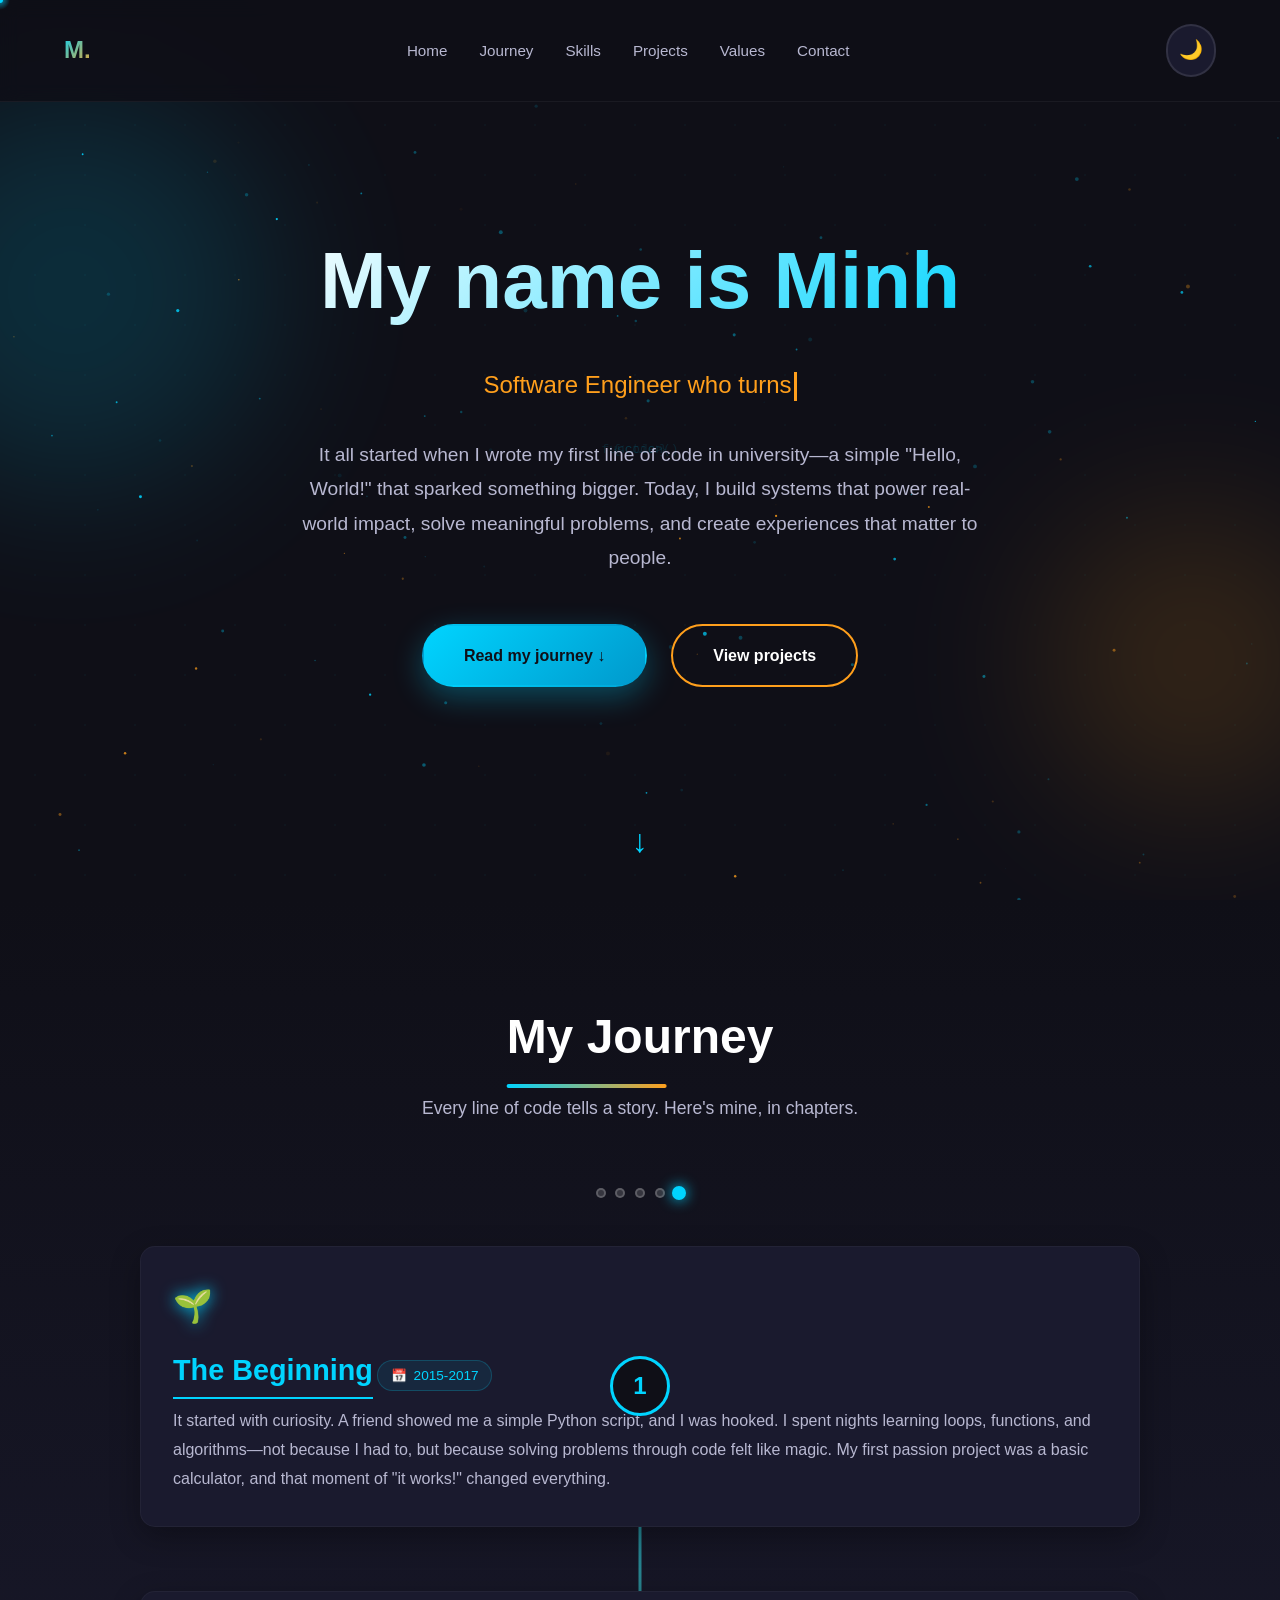
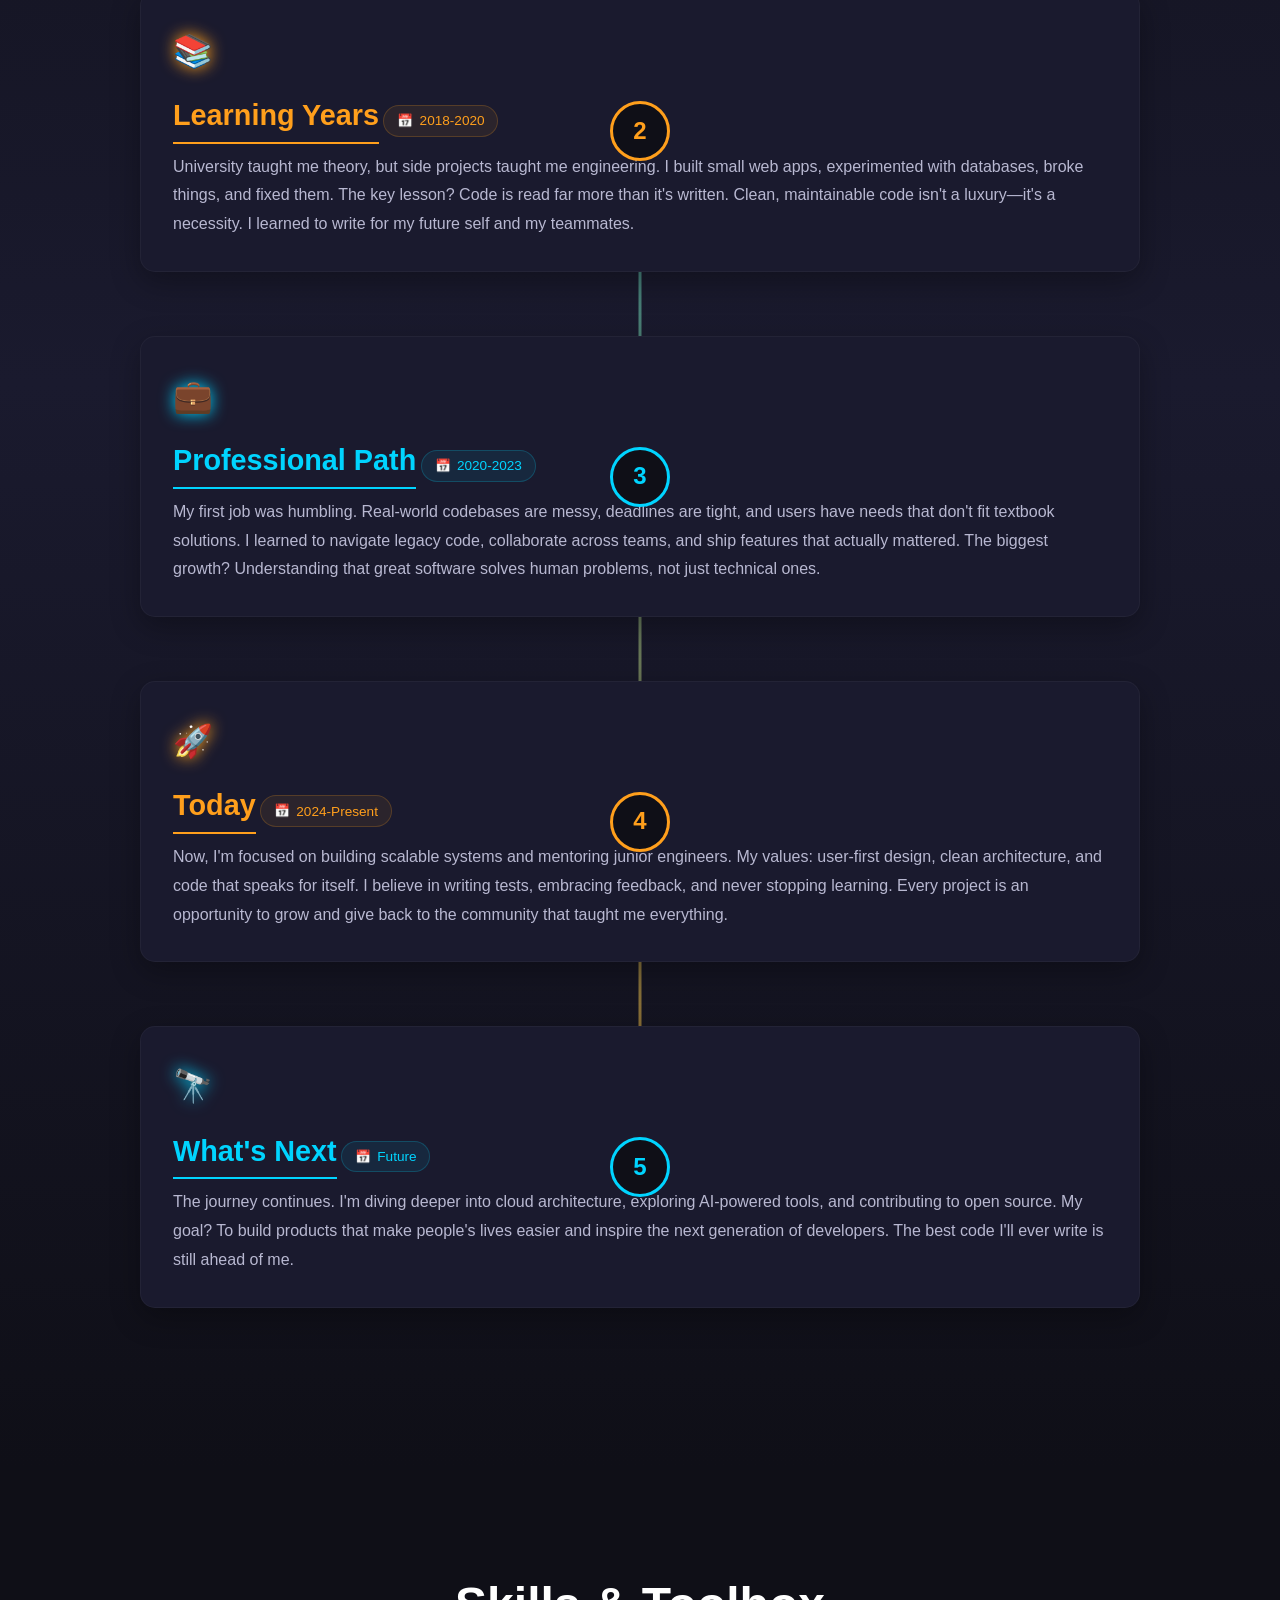
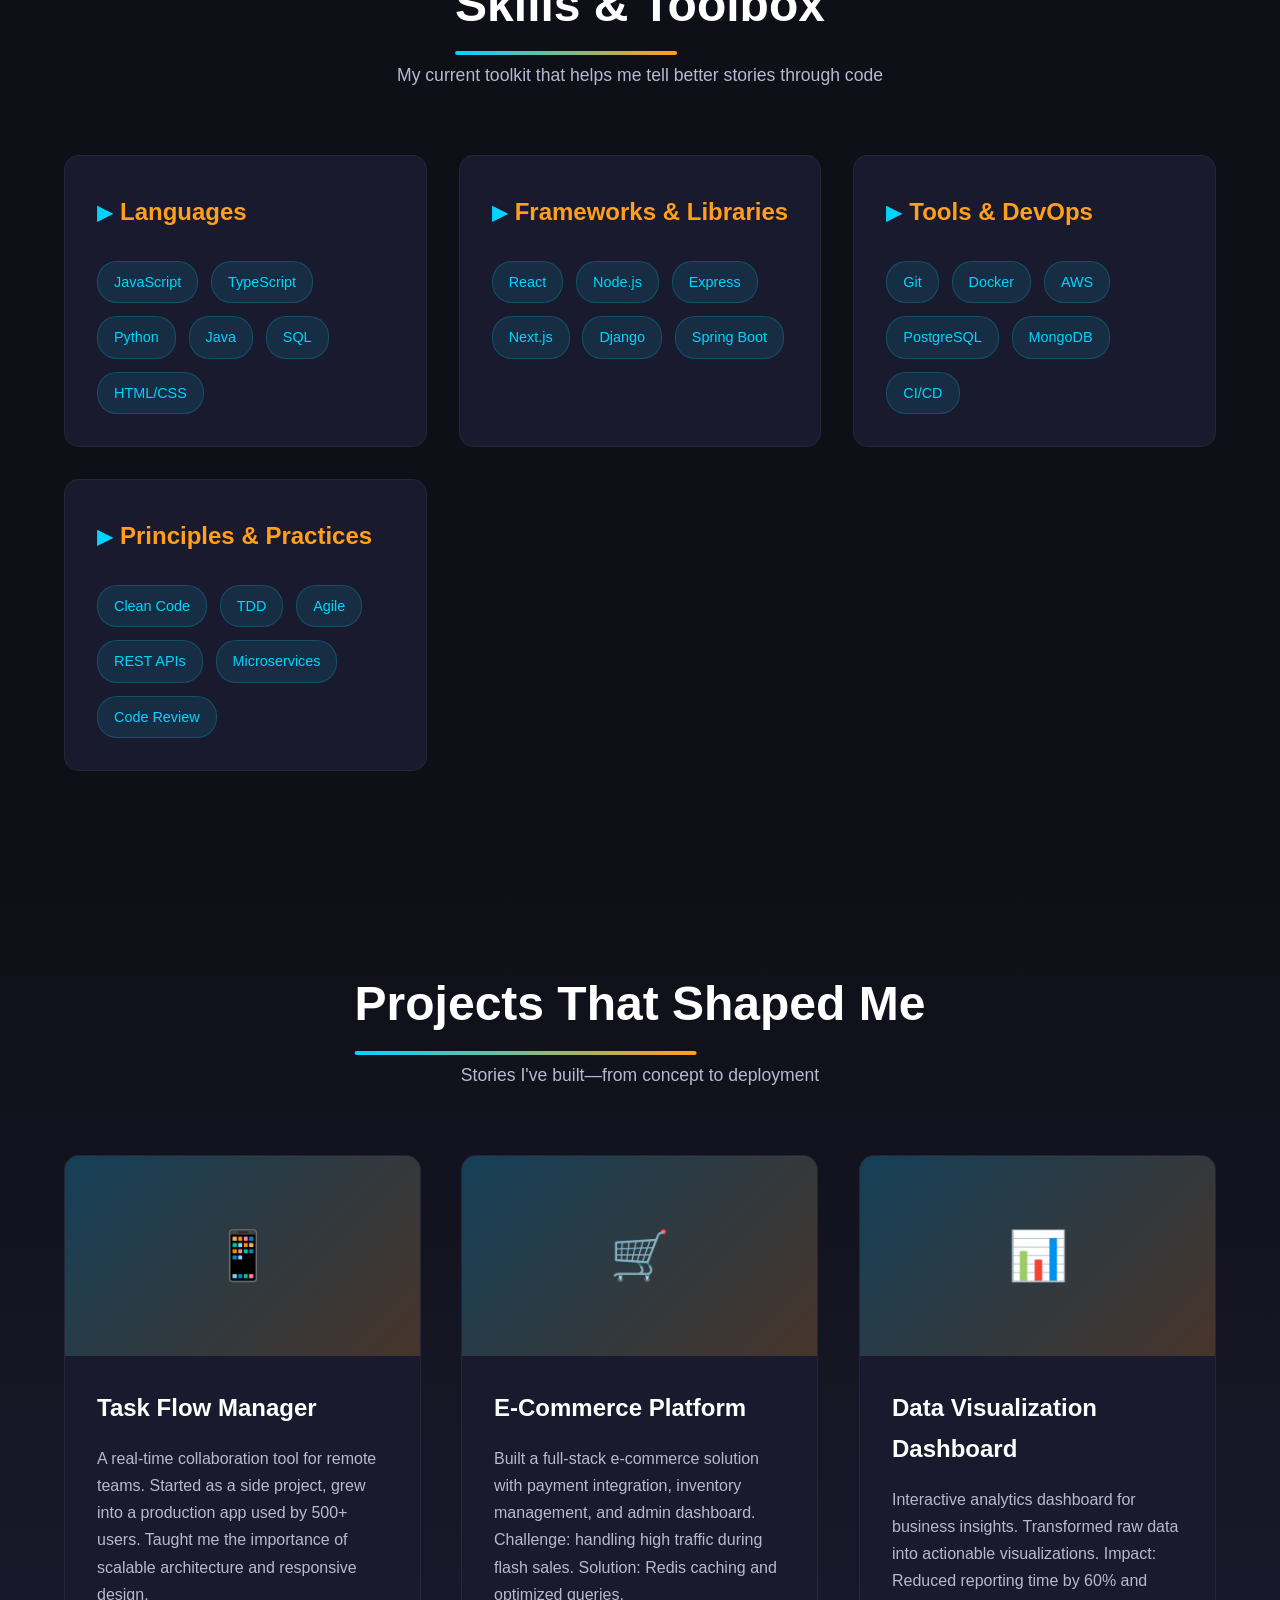
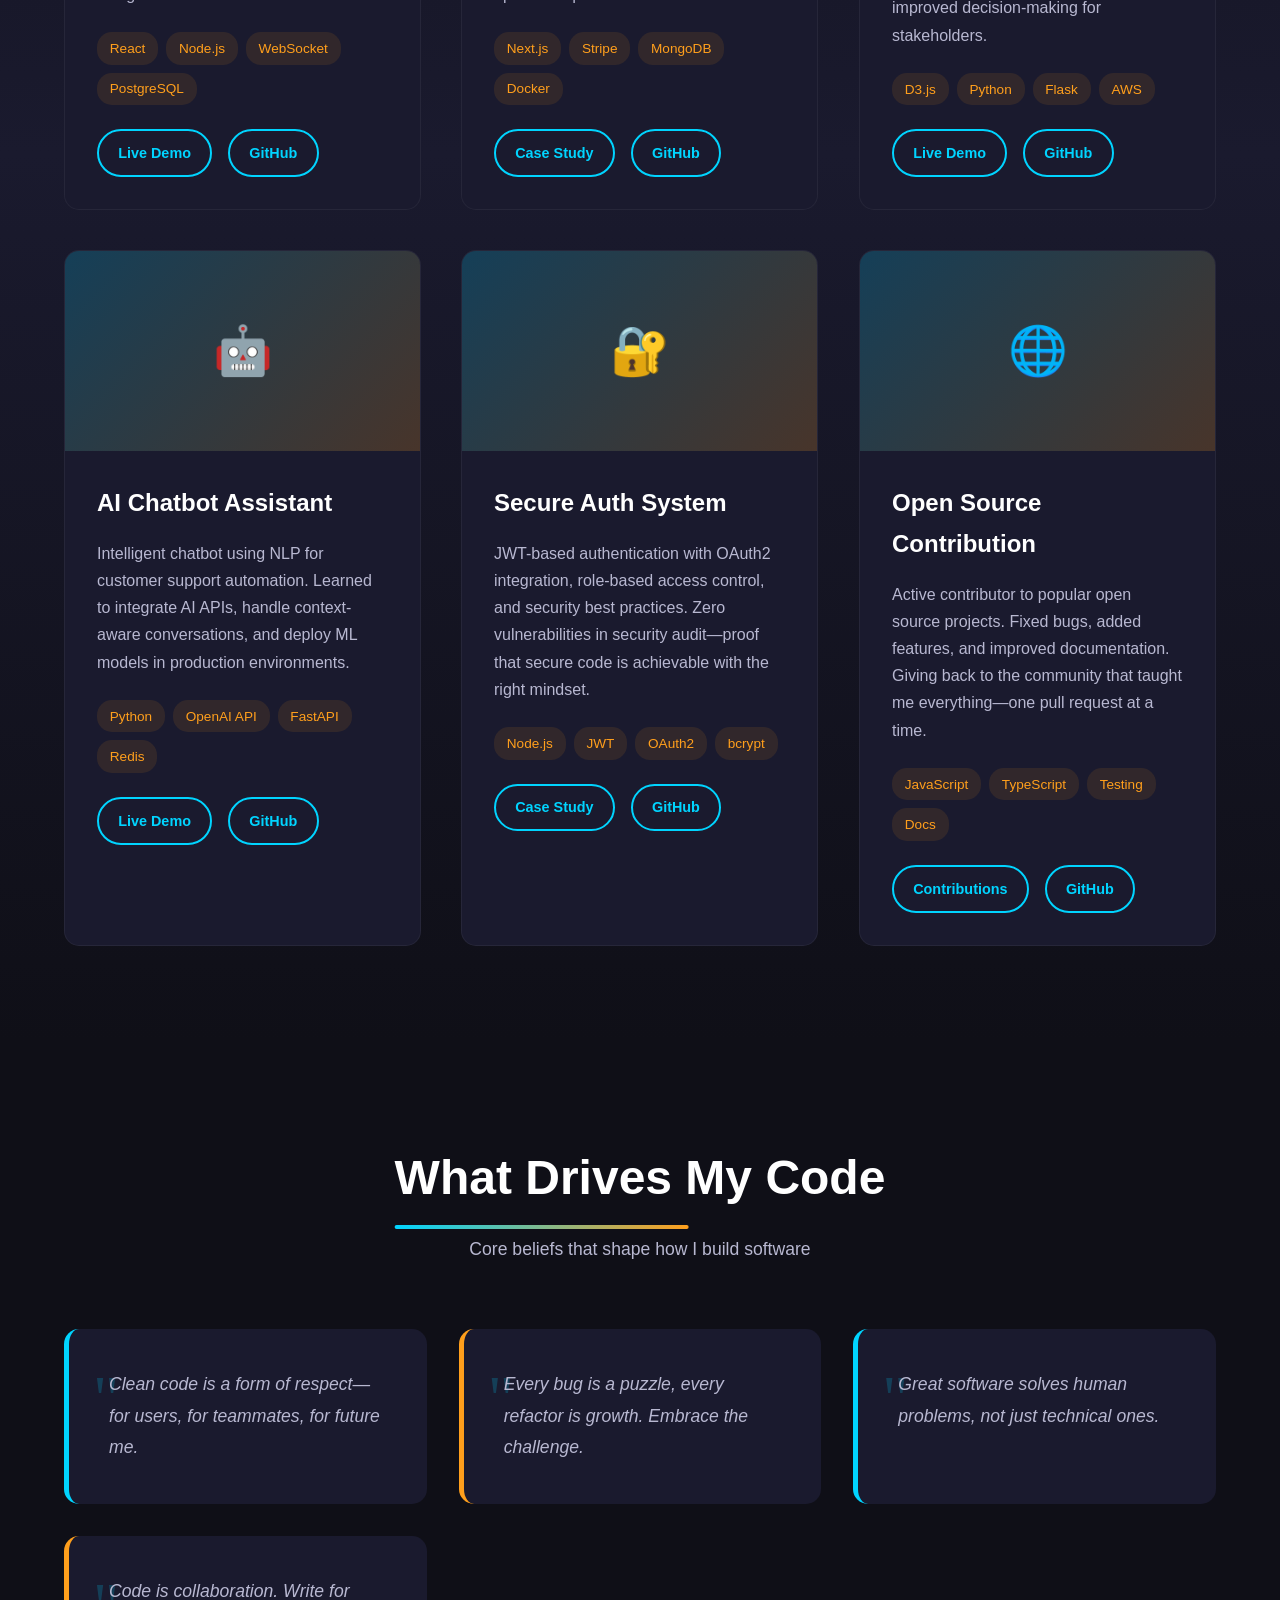
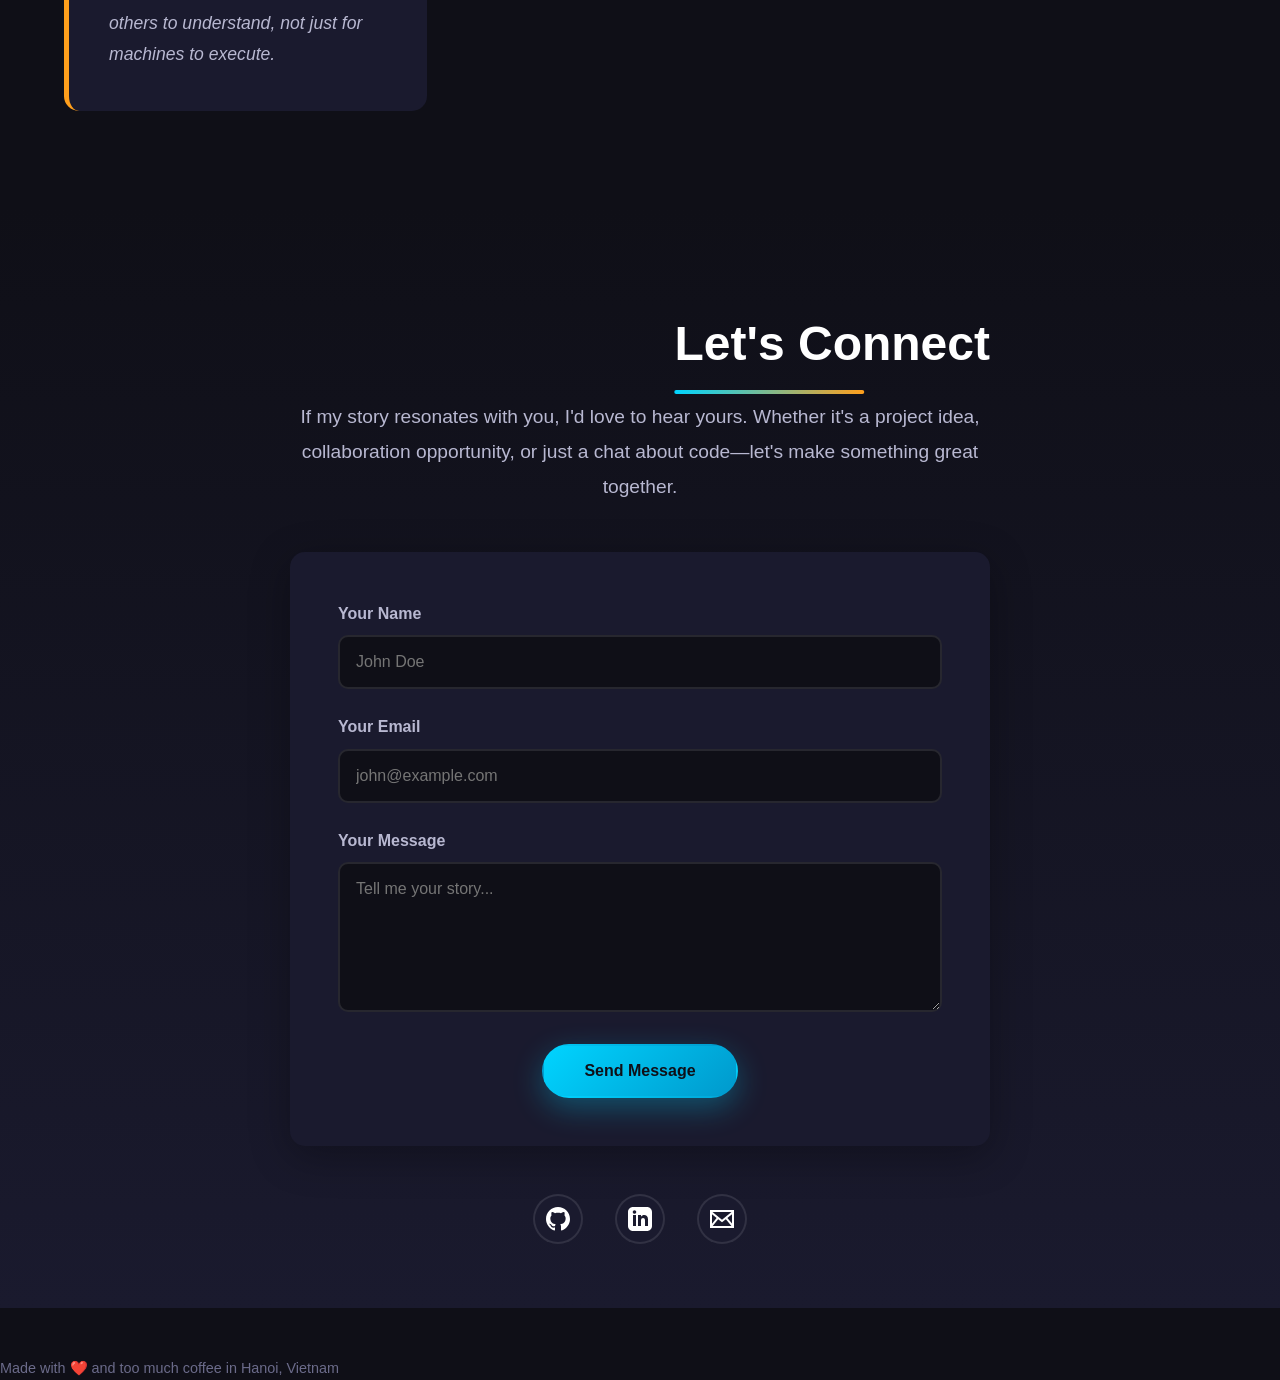
==== commit 15b924bd: "SEO optimization" ====
--- a/storyportfolio.html
+++ b/storyportfolio.html
@@ -6,6 +6,47 @@
     <meta name="description" content="Minh - Software Engineer turning complex problems into elegant solutions. Explore my journey, projects, and stories.">
     <meta name="author" content="Minh">
     <meta name="theme-color" content="#0f0f17">
+    <meta name="robots" content="index, follow">
+    <link rel="canonical" href="https://yourname.dev/storyportfolio.html">
+
+    <!-- Open Graph -->
+    <meta property="og:type" content="profile">
+    <meta property="og:title" content="Minh | Software Engineer Story Portfolio">
+    <meta property="og:description" content="Software Engineer turning complex problems into elegant solutions. Explore my journey from first line of code to building scalable systems.">
+    <meta property="og:url" content="https://yourname.dev/storyportfolio.html">
+    <meta property="og:site_name" content="Minh Portfolio">
+    <meta property="og:locale" content="en_US">
+
+    <!-- Twitter Card -->
+    <meta name="twitter:card" content="summary_large_image">
+    <meta name="twitter:title" content="Minh | Software Engineer Story Portfolio">
+    <meta name="twitter:description" content="Software Engineer turning complex problems into elegant solutions. Explore my journey, projects, and stories.">
+
+    <!-- JSON-LD Structured Data -->
+    <script type="application/ld+json">
+    {
+        "@context": "https://schema.org",
+        "@type": "ProfilePage",
+        "mainEntity": {
+            "@type": "Person",
+            "name": "Minh",
+            "jobTitle": "Software Engineer",
+            "description": "Software Engineer turning complex problems into elegant solutions.",
+            "url": "https://yourname.dev/storyportfolio.html",
+            "sameAs": [
+                "https://github.com",
+                "https://linkedin.com"
+            ],
+            "knowsAbout": ["JavaScript", "TypeScript", "Python", "Java", "React", "Node.js", "Next.js", "Django", "Spring Boot", "Docker", "AWS", "PostgreSQL", "MongoDB"],
+            "address": {
+                "@type": "PostalAddress",
+                "addressLocality": "Hanoi",
+                "addressCountry": "Vietnam"
+            }
+        }
+    }
+    </script>
+
     <title>Minh - Software Engineer Story Portfolio</title>
     <link rel="icon" href="data:image/svg+xml,<svg xmlns='http://www.w3.org/2000/svg' viewBox='0 0 100 100'><text y='.9em' font-size='90'>💻</text></svg>">
 
@@ -1302,31 +1343,34 @@
     <div class="scroll-progress" id="scrollProgress"></div>
 
     <!-- Navigation -->
-    <nav>
-        <div class="logo">M.</div>
-        <ul class="nav-links" id="navLinks">
-            <li><a href="#home">Home</a></li>
-            <li><a href="#journey">Journey</a></li>
-            <li><a href="#skills">Skills</a></li>
-            <li><a href="#projects">Projects</a></li>
-            <li><a href="#values">Values</a></li>
-            <li><a href="#contact">Contact</a></li>
-        </ul>
-        <div class="theme-toggle" id="themeToggle" aria-label="Toggle dark/light mode">
-            <span id="themeIcon">🌙</span>
-        </div>
-        <div class="mobile-toggle" id="mobileToggle">
-            <span></span>
-            <span></span>
-            <span></span>
-        </div>
-    </nav>
+    <header>
+        <nav aria-label="Main navigation">
+            <div class="logo">M.</div>
+            <ul class="nav-links" id="navLinks">
+                <li><a href="#home">Home</a></li>
+                <li><a href="#journey">Journey</a></li>
+                <li><a href="#skills">Skills</a></li>
+                <li><a href="#projects">Projects</a></li>
+                <li><a href="#values">Values</a></li>
+                <li><a href="#contact">Contact</a></li>
+            </ul>
+            <div class="theme-toggle" id="themeToggle" aria-label="Toggle dark/light mode" role="button" tabindex="0">
+                <span id="themeIcon">🌙</span>
+            </div>
+            <div class="mobile-toggle" id="mobileToggle" role="button" tabindex="0" aria-label="Toggle mobile menu">
+                <span></span>
+                <span></span>
+                <span></span>
+            </div>
+        </nav>
+    </header>
 
     <!-- Cursor Glow -->
     <div class="cursor-glow" id="cursorGlow"></div>
     <div class="cursor-dot" id="cursorDot"></div>
 
     <!-- Hero Section -->
+    <main>
     <section class="hero" id="home">
         <canvas id="particleCanvas"></canvas>
         <div class="orb orb-1"></div>
@@ -1503,7 +1547,7 @@
         <p class="section-subtitle">Stories I've built—from concept to deployment</p>
 
         <div class="projects-grid">
-            <div class="project-card reveal">
+            <article class="project-card reveal">
                 <div class="tilt-shine"></div>
                 <div class="project-image">📱</div>
                 <div class="project-content">
@@ -1523,9 +1567,9 @@
                         <a href="#" class="project-link">GitHub</a>
                     </div>
                 </div>
-            </div>
-
-            <div class="project-card reveal">
+            </article>
+
+            <article class="project-card reveal">
                 <div class="tilt-shine"></div>
                 <div class="project-image">🛒</div>
                 <div class="project-content">
@@ -1545,9 +1589,9 @@
                         <a href="#" class="project-link">GitHub</a>
                     </div>
                 </div>
-            </div>
-
-            <div class="project-card reveal">
+            </article>
+
+            <article class="project-card reveal">
                 <div class="tilt-shine"></div>
                 <div class="project-image">📊</div>
                 <div class="project-content">
@@ -1567,9 +1611,9 @@
                         <a href="#" class="project-link">GitHub</a>
                     </div>
                 </div>
-            </div>
-
-            <div class="project-card reveal">
+            </article>
+
+            <article class="project-card reveal">
                 <div class="tilt-shine"></div>
                 <div class="project-image">🤖</div>
                 <div class="project-content">
@@ -1589,9 +1633,9 @@
                         <a href="#" class="project-link">GitHub</a>
                     </div>
                 </div>
-            </div>
-
-            <div class="project-card reveal">
+            </article>
+
+            <article class="project-card reveal">
                 <div class="tilt-shine"></div>
                 <div class="project-image">🔐</div>
                 <div class="project-content">
@@ -1611,9 +1655,9 @@
                         <a href="#" class="project-link">GitHub</a>
                     </div>
                 </div>
-            </div>
-
-            <div class="project-card reveal">
+            </article>
+
+            <article class="project-card reveal">
                 <div class="tilt-shine"></div>
                 <div class="project-image">🌐</div>
                 <div class="project-content">
@@ -1633,7 +1677,7 @@
                         <a href="#" class="project-link">GitHub</a>
                     </div>
                 </div>
-            </div>
+            </article>
         </div>
     </section>
 
@@ -1707,11 +1751,15 @@
                 </a>
             </div>
 
-            <p class="footer-note">
-                Made with ❤️ and too much coffee in Hanoi, Vietnam
-            </p>
         </div>
     </section>
+    </main>
+
+    <footer>
+        <p class="footer-note">
+            Made with ❤️ and too much coffee in Hanoi, Vietnam
+        </p>
+    </footer>
 
     <!-- Back to Top Button -->
     <button class="back-to-top" id="backToTop" aria-label="Back to top">↑</button>
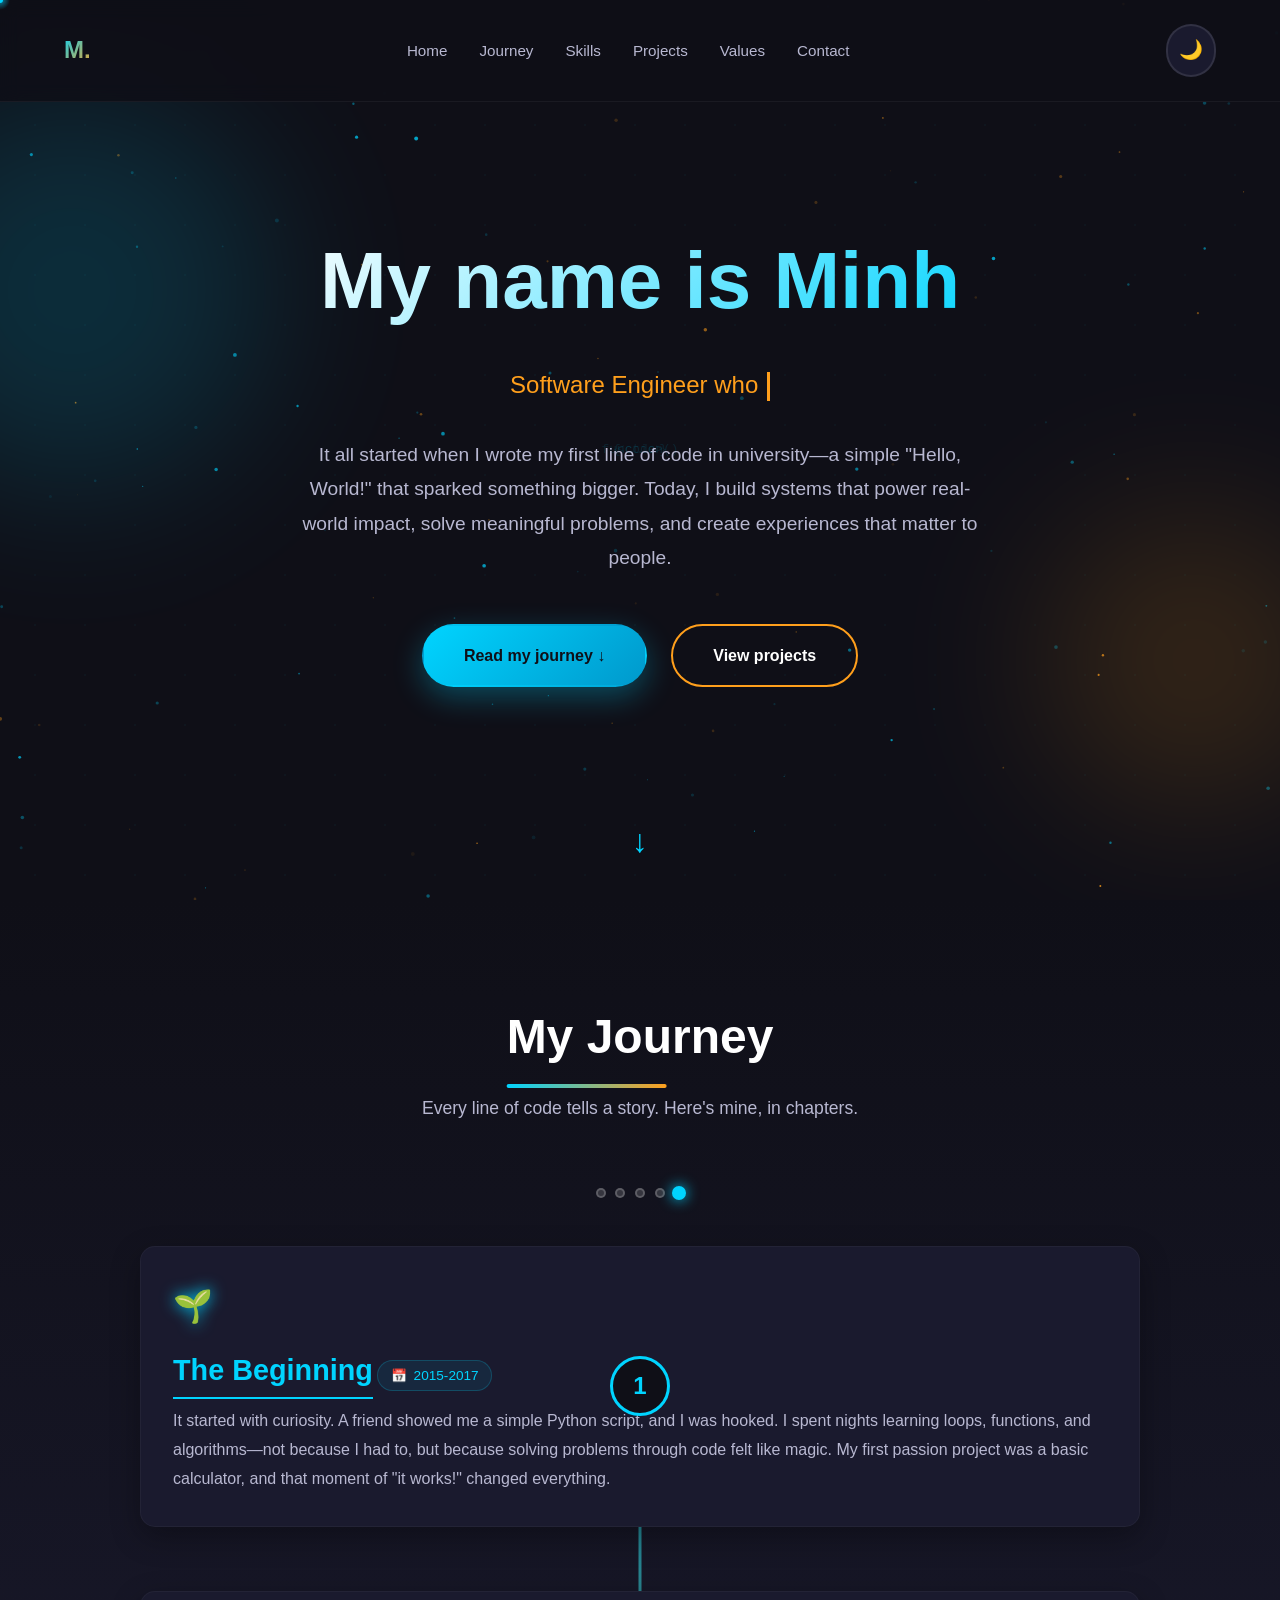
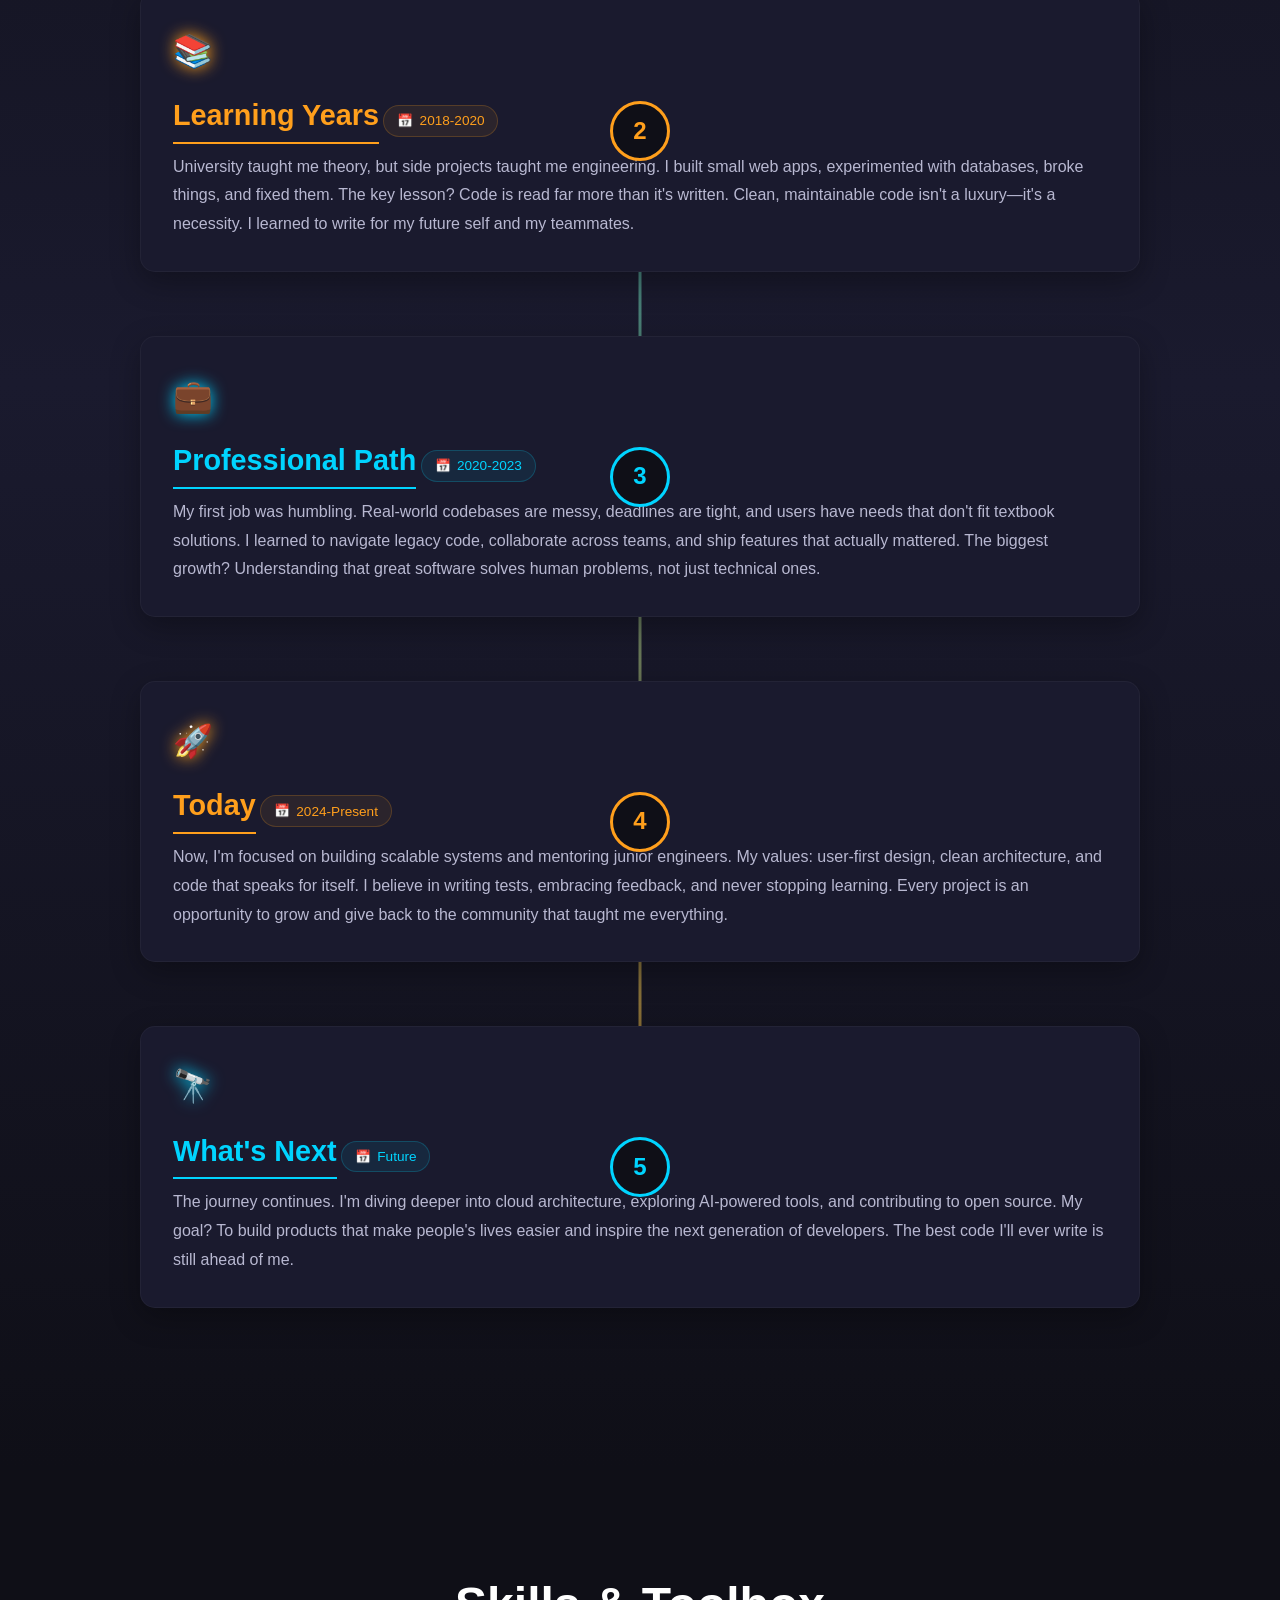
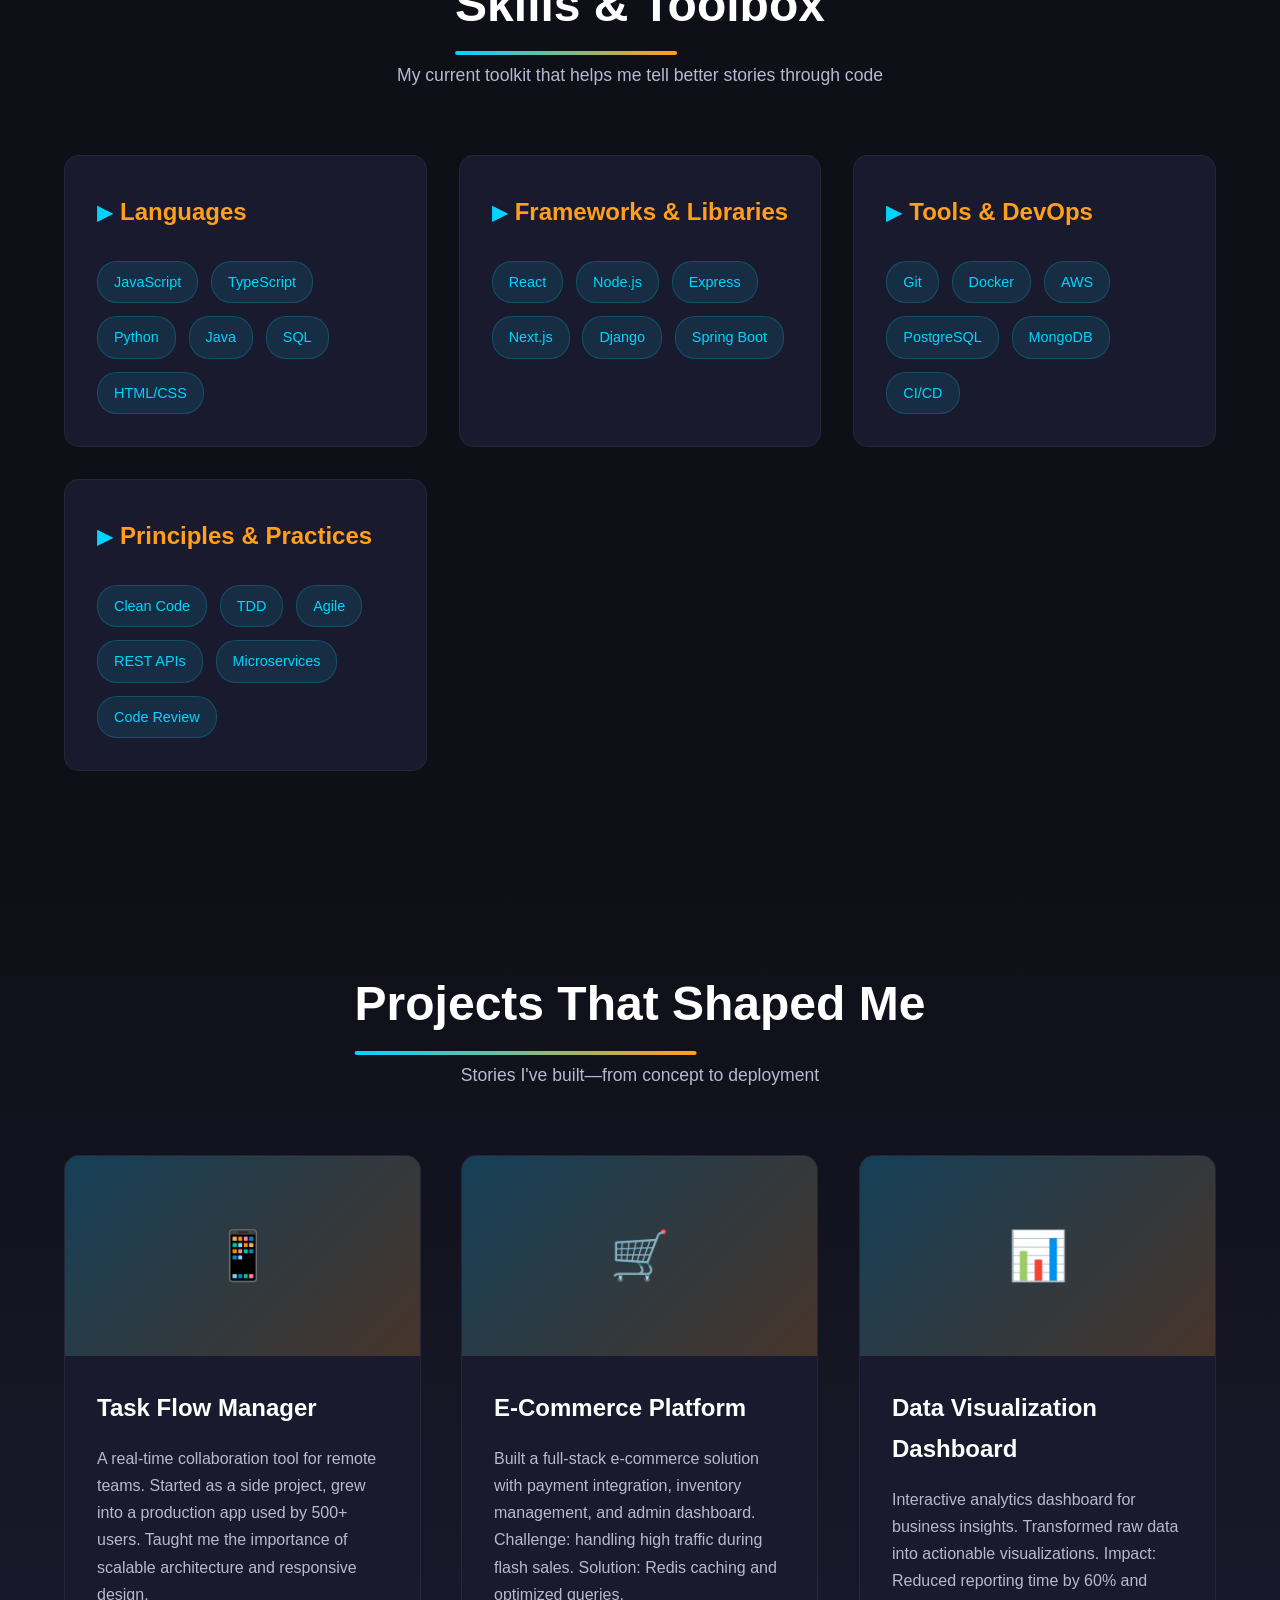
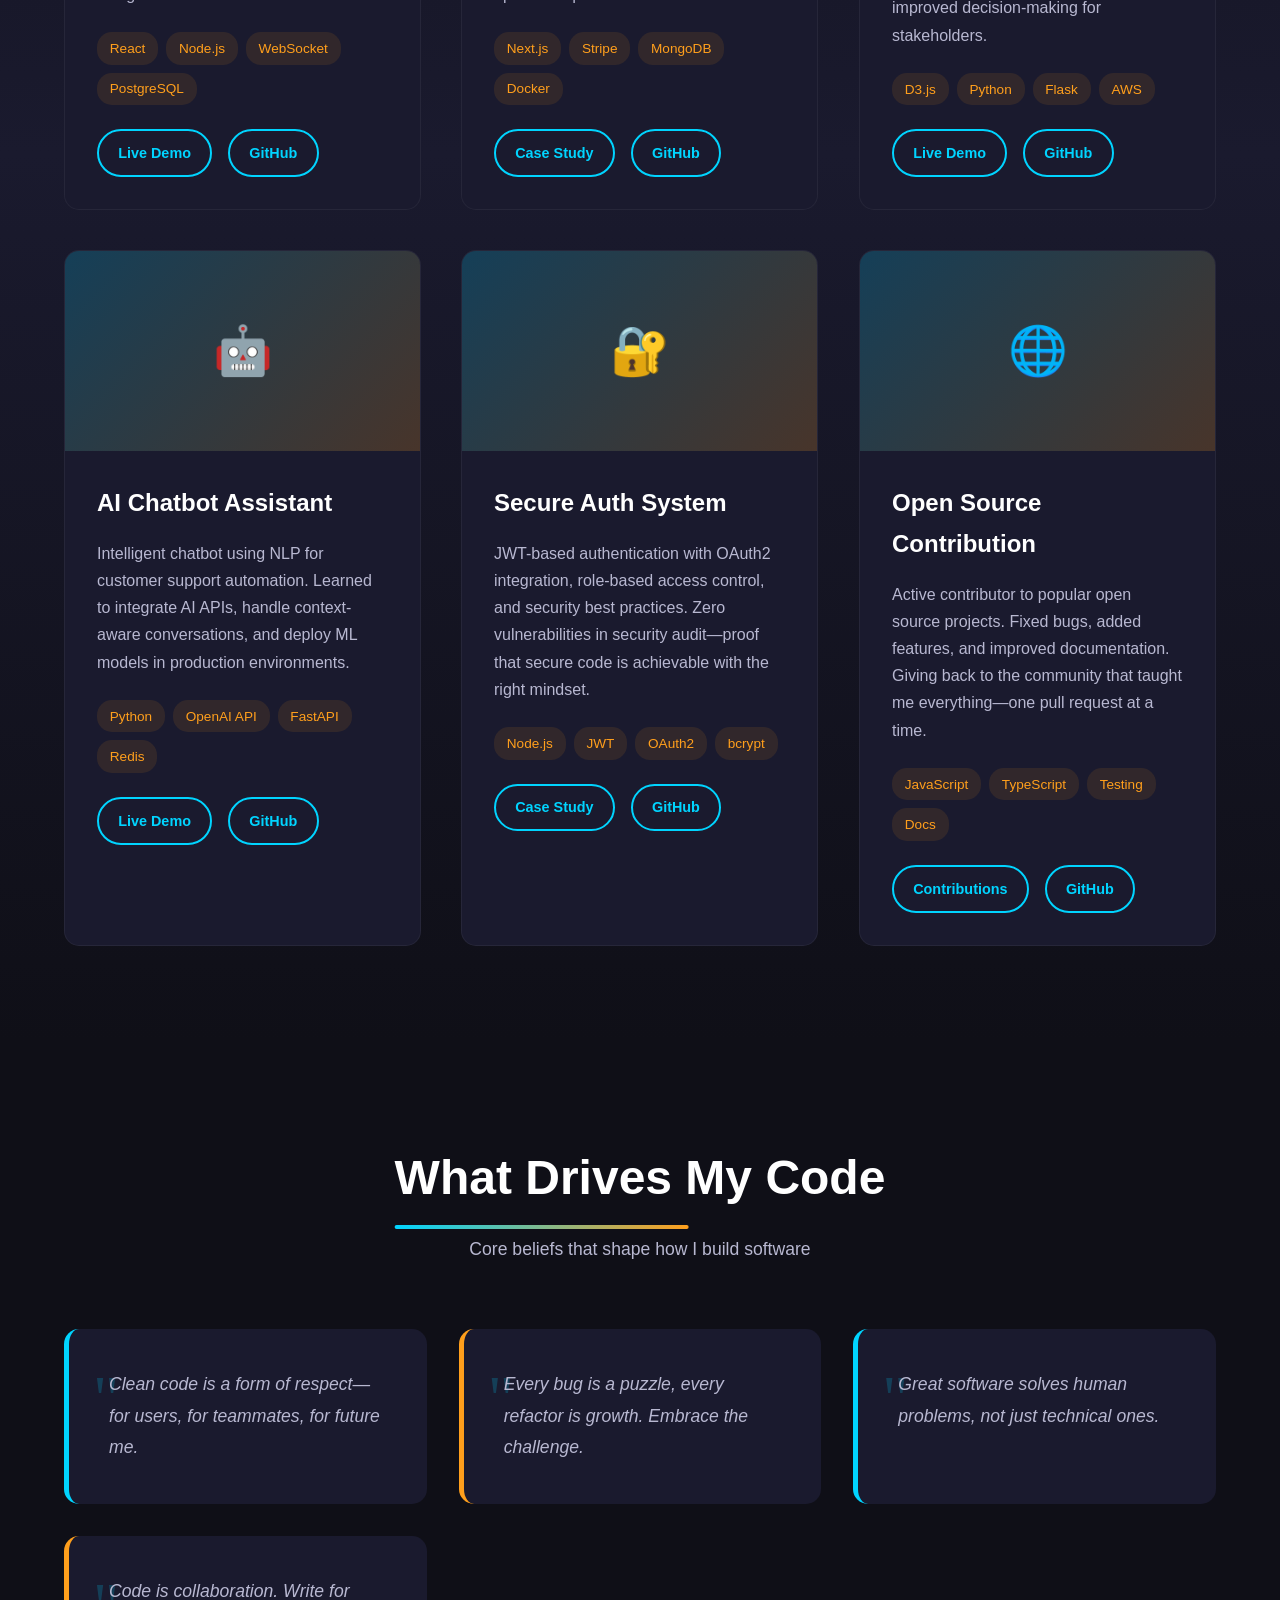
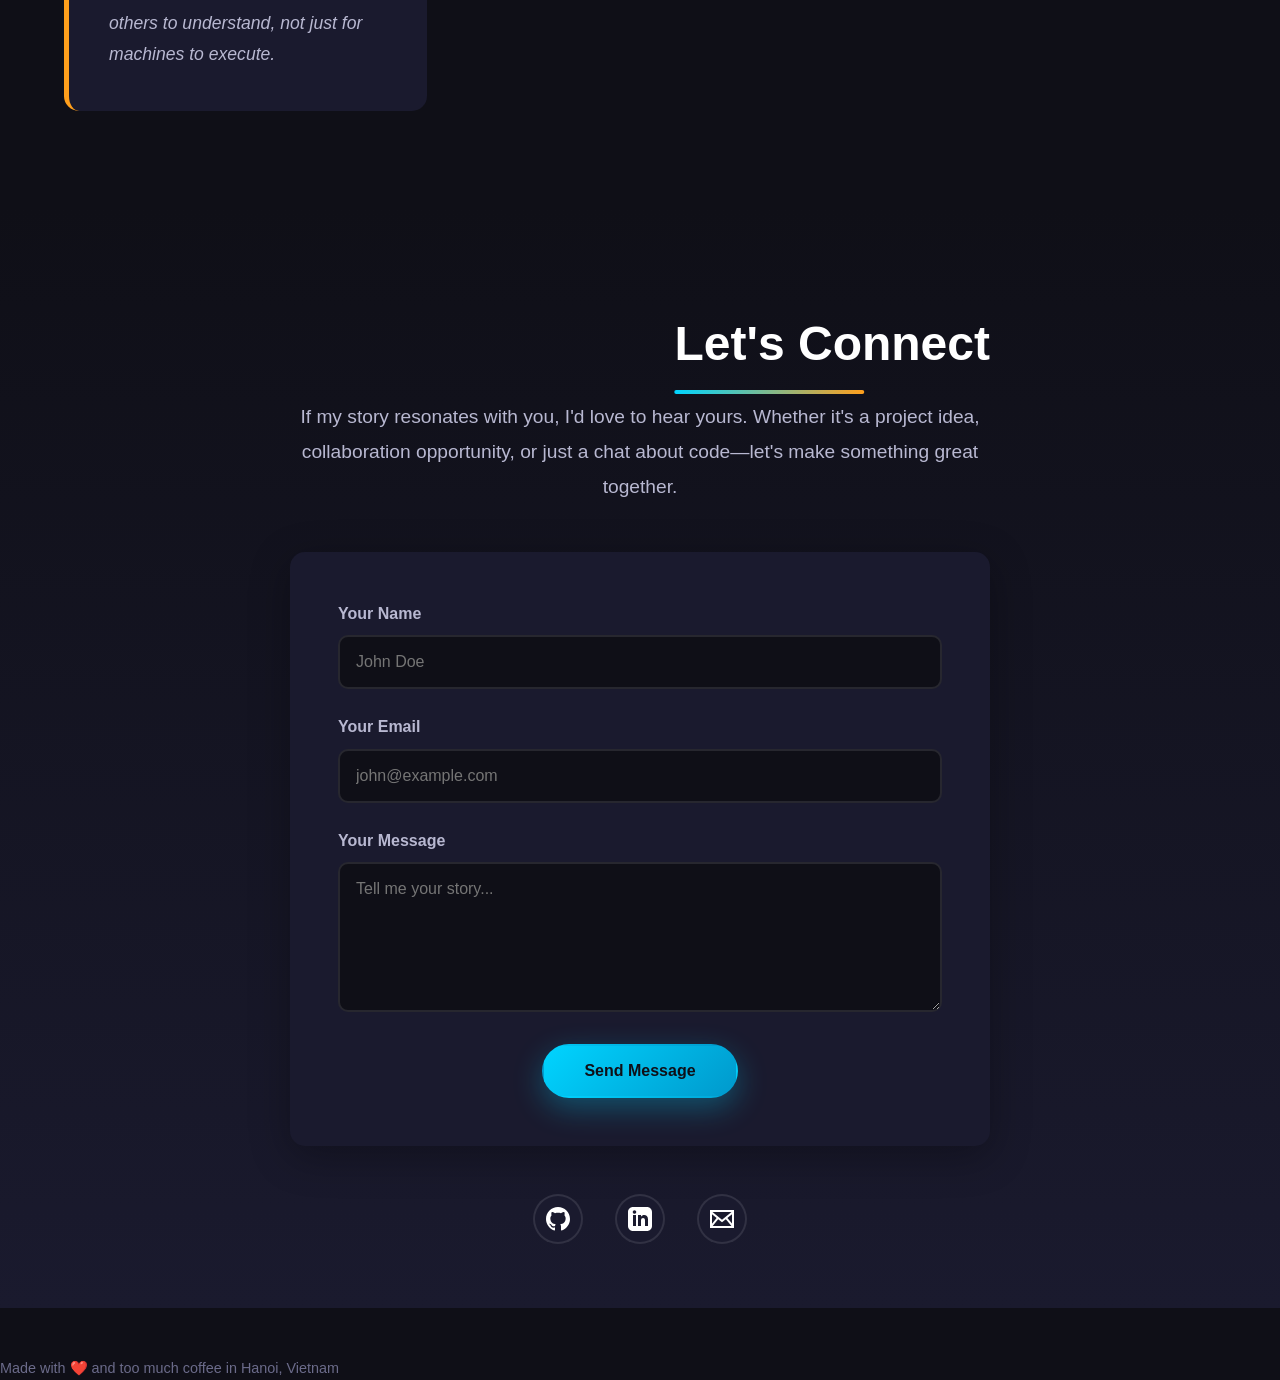
==== commit bd1923a4: "feat: update SEO - replace placeholder URLs with hungnm.name.vn and add keywords" ====
--- a/storyportfolio.html
+++ b/storyportfolio.html
@@ -3,24 +3,25 @@
 <head>
     <meta charset="UTF-8">
     <meta name="viewport" content="width=device-width, initial-scale=1.0">
-    <meta name="description" content="Minh - Software Engineer turning complex problems into elegant solutions. Explore my journey, projects, and stories.">
-    <meta name="author" content="Minh">
+    <meta name="description" content="Nguyen Minh Hung (hungnm) - Software Engineer turning complex problems into elegant solutions. Explore my journey, projects, and stories.">
+    <meta name="author" content="Nguyen Minh Hung">
+    <meta name="keywords" content="hungnm, Nguyen Minh Hung, Nguyễn Minh Hùng, software engineer, developer portfolio, story portfolio">
     <meta name="theme-color" content="#0f0f17">
     <meta name="robots" content="index, follow">
-    <link rel="canonical" href="https://yourname.dev/storyportfolio.html">
+    <link rel="canonical" href="https://hungnm.name.vn/storyportfolio.html">
 
     <!-- Open Graph -->
     <meta property="og:type" content="profile">
-    <meta property="og:title" content="Minh | Software Engineer Story Portfolio">
+    <meta property="og:title" content="Nguyen Minh Hung | Software Engineer Story Portfolio">
     <meta property="og:description" content="Software Engineer turning complex problems into elegant solutions. Explore my journey from first line of code to building scalable systems.">
-    <meta property="og:url" content="https://yourname.dev/storyportfolio.html">
-    <meta property="og:site_name" content="Minh Portfolio">
+    <meta property="og:url" content="https://hungnm.name.vn/storyportfolio.html">
+    <meta property="og:site_name" content="Nguyen Minh Hung Portfolio">
     <meta property="og:locale" content="en_US">
 
     <!-- Twitter Card -->
     <meta name="twitter:card" content="summary_large_image">
-    <meta name="twitter:title" content="Minh | Software Engineer Story Portfolio">
-    <meta name="twitter:description" content="Software Engineer turning complex problems into elegant solutions. Explore my journey, projects, and stories.">
+    <meta name="twitter:title" content="Nguyen Minh Hung | Software Engineer Story Portfolio">
+    <meta name="twitter:description" content="Nguyen Minh Hung (hungnm) - Software Engineer turning complex problems into elegant solutions. Explore my journey, projects, and stories.">
 
     <!-- JSON-LD Structured Data -->
     <script type="application/ld+json">
@@ -29,10 +30,10 @@
         "@type": "ProfilePage",
         "mainEntity": {
             "@type": "Person",
-            "name": "Minh",
+            "name": "Nguyen Minh Hung",
             "jobTitle": "Software Engineer",
-            "description": "Software Engineer turning complex problems into elegant solutions.",
-            "url": "https://yourname.dev/storyportfolio.html",
+            "description": "Nguyen Minh Hung (hungnm) - Software Engineer turning complex problems into elegant solutions.",
+            "url": "https://hungnm.name.vn/storyportfolio.html",
             "sameAs": [
                 "https://github.com",
                 "https://linkedin.com"
@@ -47,7 +48,7 @@
     }
     </script>
 
-    <title>Minh - Software Engineer Story Portfolio</title>
+    <title>Nguyen Minh Hung - Software Engineer Story Portfolio</title>
     <link rel="icon" href="data:image/svg+xml,<svg xmlns='http://www.w3.org/2000/svg' viewBox='0 0 100 100'><text y='.9em' font-size='90'>💻</text></svg>">
 
     <style>
